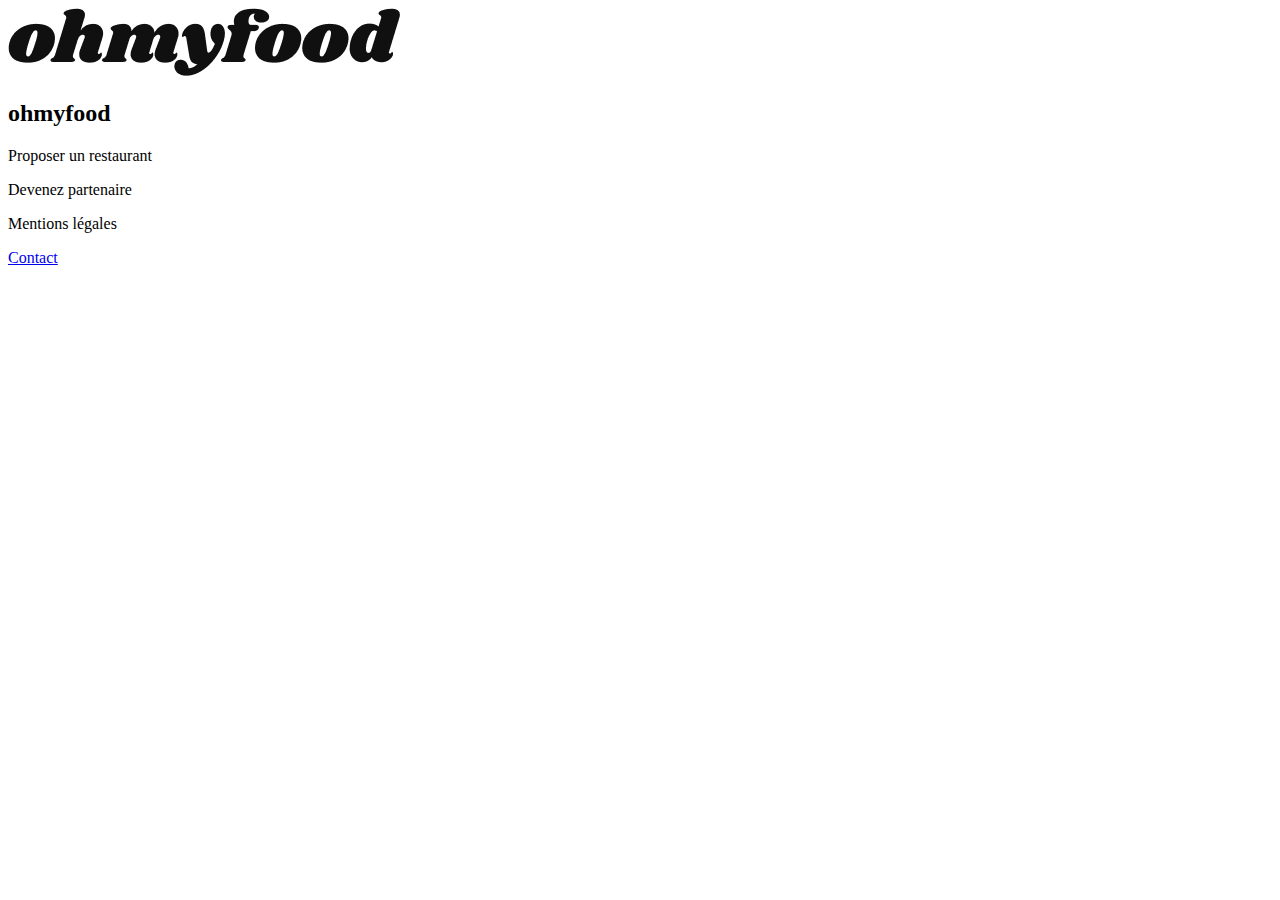
==== restaurants/menu_a_la_francaise.html @ 68c79fe1 "fin accueil débat menu" ====
<!DOCTYPE html>
<html>

<head>
   <meta charset="UTF-8" />
   <meta name="viewport" content="width=device-width, initial-scale=1.0" />
   <title>Menu à la Francaise</title>
   <link rel="preconnect" href="https://fonts.googleapis.com" />
   <link rel="preconnect" href="https://fonts.gstatic.com" crossorigin />
   <link href="https://fonts.googleapis.com/css2?family=Roboto:wght@300;400;500;700&family=shrikhand&display=swap"
      rel="stylesheet" />
   <link rel="stylesheet" href="https://cdnjs.cloudflare.com/ajax/libs/font-awesome/6.2.1/css/all.min.css"
      integrity="sha512-MV7K8+y+gLIBoVD59lQIYicR65iaqukzvf/nwasF0nqhPay5w/9lJmVM2hMDcnK1OnMGCdVK+iQrJ7lzPJQd1w=="
      crossorigin="anonymous" referrerpolicy="no-referrer" />
   <link rel="stylesheet" type="text/css" href="../assets/css/styles.css">
</head>

<body class="mobilefirst">
   <!-- container logo & CTA -->
   <header>
      <section class="logo">
         <img class="img__logo" src="../assets/images/logo/ohmyfood.png" alt="Logo de ohmyfood">
         </section>
         <!-- footer_retroliens -->
   <footer>
    <h2>ohmyfood</h2>
    <div class="footer__text">
       <div class="icon__text">
          <i class="fa-solid fa-utensils fa-sm"></i>
          <p>Proposer un restaurant</p>
       </div>
       <div class="icon__text icon__text__gap">
          <i class="fa-solid fa-handshake-angle fa-xs"></i>
          <p>Devenez partenaire</p>
       </div>
       <p>Mentions légales</p>
       <p><a href="mailto:ohmyfood@gmail.com">Contact</a></p>
    </div>
 </footer>


</body>


</main>

</html>
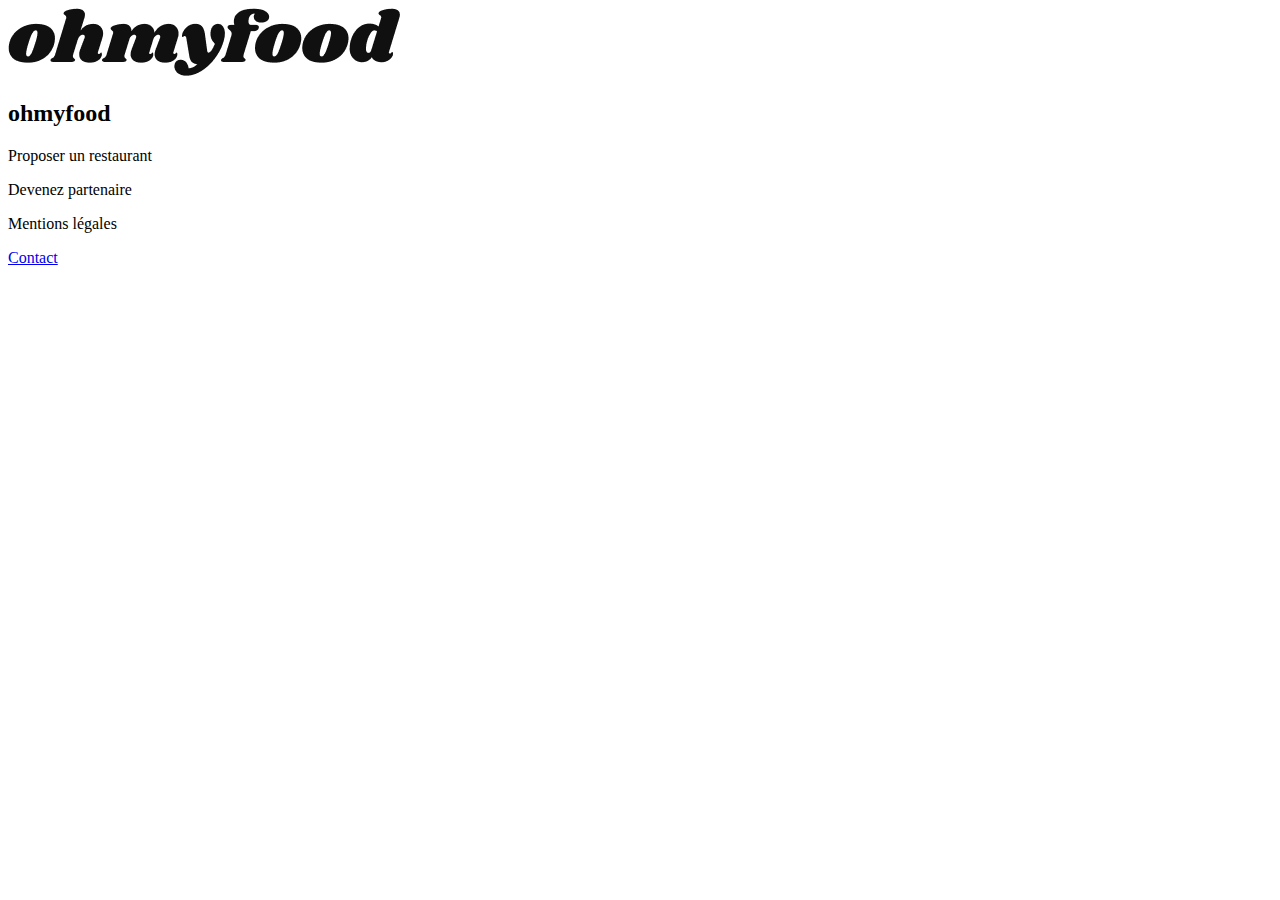
==== commit 21ff8d9d: "modif css page gout" ====
--- a/restaurants/menu_a_la_francaise.html
+++ b/restaurants/menu_a_la_francaise.html
@@ -19,6 +19,10 @@
    <!-- container logo & CTA -->
    <header>
       <section class="logo">
+         <nav class="navreturn">
+            <a href="../index.html" class="buttonreturn"> <i class="fa-solid fa-arrow-left"></i> </a>
+
+         </nav>
          <img class="img__logo" src="../assets/images/logo/ohmyfood.png" alt="Logo de ohmyfood">
          </section>
          <!-- footer_retroliens -->
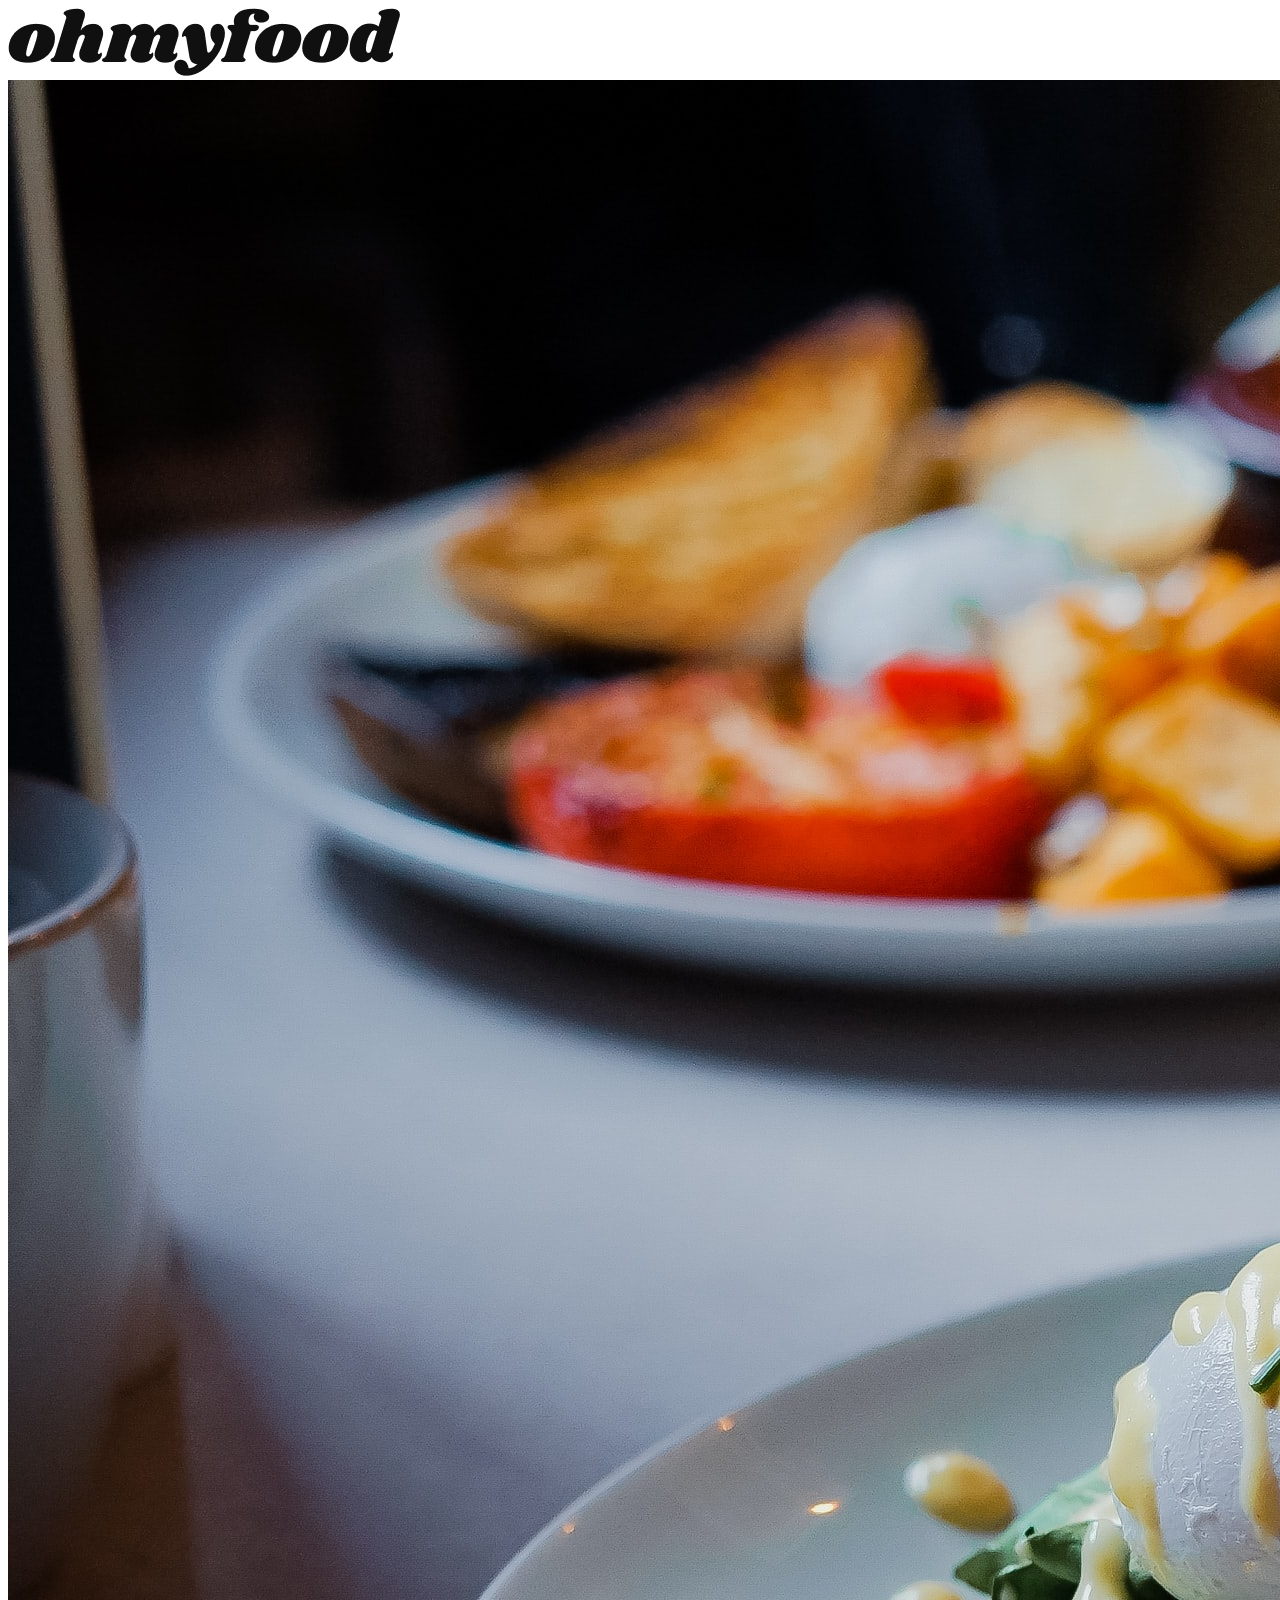
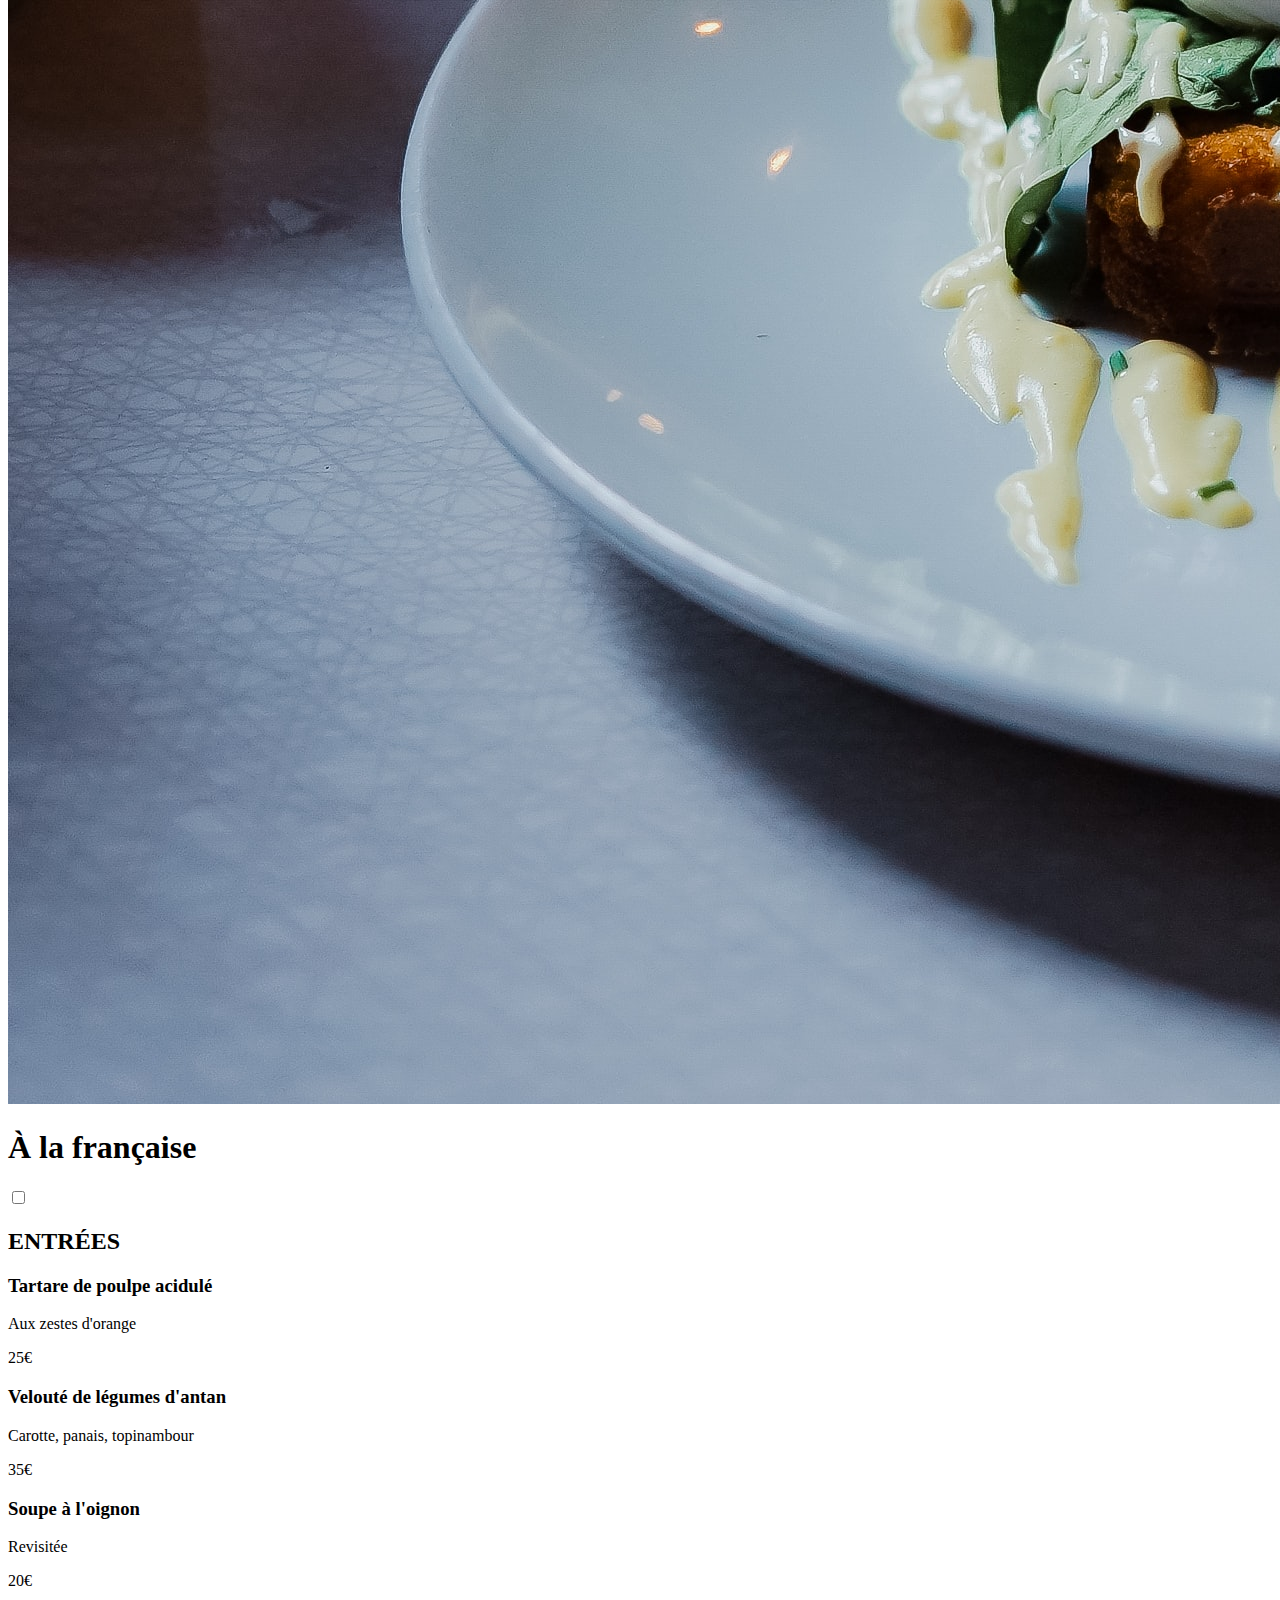
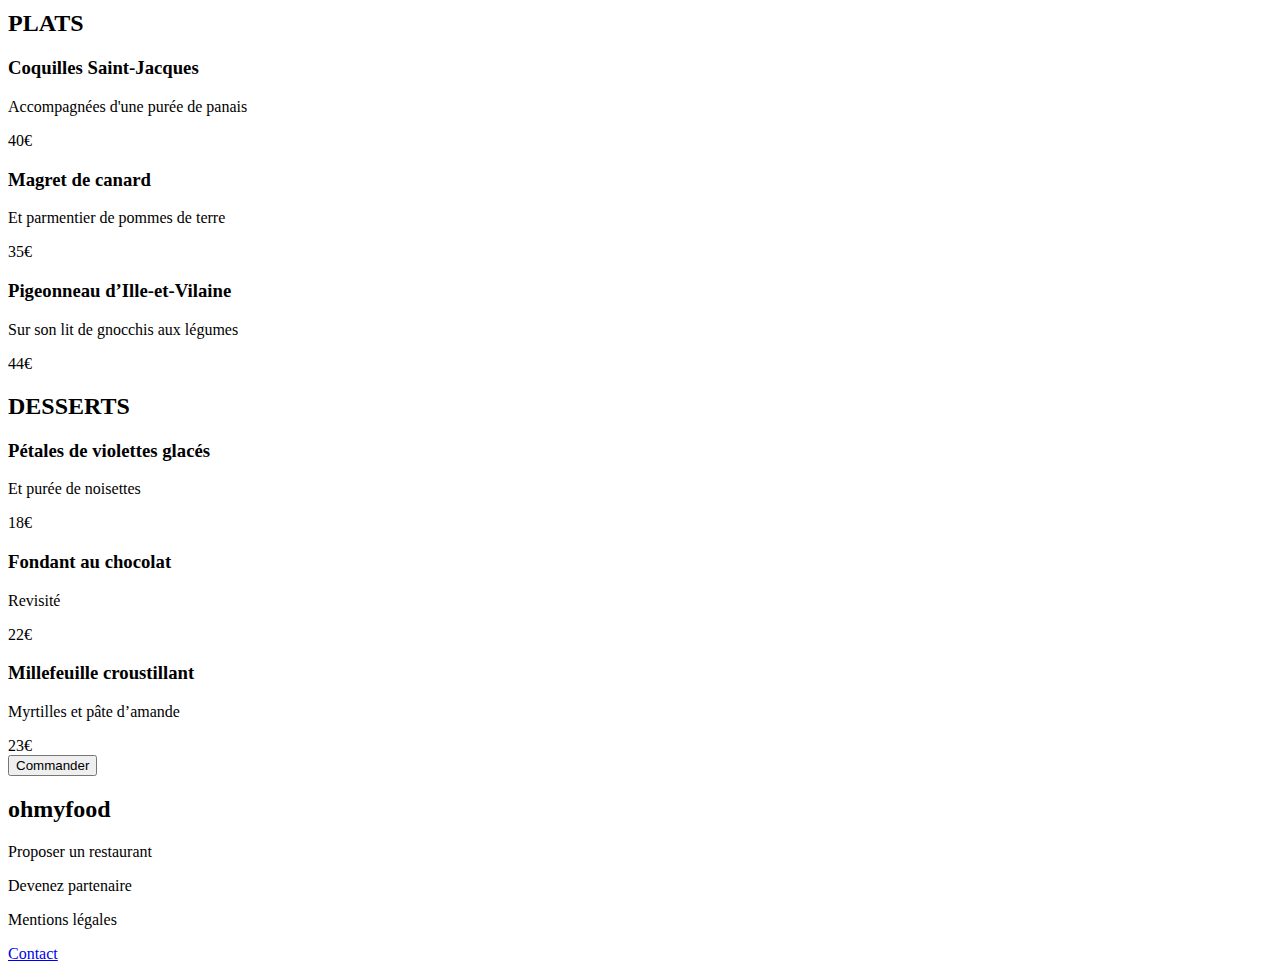
==== commit ee7081e7: "finalisations" ====
--- a/restaurants/menu_a_la_francaise.html
+++ b/restaurants/menu_a_la_francaise.html
@@ -25,6 +25,126 @@
          </nav>
          <img class="img__logo" src="../assets/images/logo/ohmyfood.png" alt="Logo de ohmyfood">
          </section>
+      </header>
+      <main>    
+               <img class="background--menu" src="../assets/images/restaurants/toa-heftiba-DQKerTsQwi0-unsplash.jpg"
+               alt="Menu la Palette du gout">
+            <section class="menu">
+               <div class="menu__title">
+                  <h1>À la française</h1>                  
+                  <span class="main-container-heart">
+                     <input type="checkbox" id="heart-checkbox" />
+                     <label for="heart-checkbox">
+                       <i class="fa-2x fa-solid fa-heart full-heart"></i>
+                       <i class="fa-2x fa-regular fa-heart empty-heart"></i>
+                     </label>
+                  </span>
+               </div>
+               <div class="menu-full">
+                  <div class="entree test">
+                     <div class="menu__title">
+                        <h2>ENTRÉES</h2>
+                        <span class="title-line"></span> 
+                     </div>
+                     <div class="section__menu__cards">
+                        <article class="dish">
+                           <div class="yolo">
+                              <h3>Tartare de poulpe acidulé</h3>
+                              <p>Aux zestes d'orange</p>
+                           </div>
+                           <span class="price">25€</span>
+                           <span class="checkmark"><i class="fa-solid fa-circle-check fa-sm"></i></span>
+                        </article>
+                        <article class="dish">
+                           <div class="yolo">
+                              <h3>Velouté de légumes d'antan</h3>
+                              <p>Carotte, panais, topinambour</p>
+                           </div>
+                           <span class="price">35€</span>
+                           <span class="checkmark"><i class="fa-solid fa-circle-check fa-sm"></i></span>
+                        </article>
+                        <article class="dish">
+                           <div class="yolo">
+                              <h3>Soupe à l'oignon</h3>
+                              <p>Revisitée</p>
+                           </div>
+                           <span class="price">20€</span>
+                           <span class="checkmark"><i class="fa-solid fa-circle-check fa-sm"></i></span>
+                        </article>                        
+                     </div>
+                  </div>
+               </div>
+               <div class="menu-full">
+                  <div class="plats test">
+                     <div class="menu__title">
+                        <h2>PLATS</h2>
+                        <span class="title-line"></span>
+                     </div>
+                     <div class="section__menu__cards">
+                        <article class="dish">
+                           <div class="yolo">
+                              <h3>Coquilles Saint-Jacques</h3>
+                              <p>Accompagnées d'une purée de panais</p>
+                           </div>
+                           <span class="price">40€</span>
+                           <span class="checkmark"><i class="fa-solid fa-circle-check fa-sm"></i></span>
+                        </article>
+                        <article class="dish">
+                           <div class="yolo">
+                              <h3>Magret de canard</h3>
+                              <p>Et parmentier de pommes de terre</p>
+                           </div>
+                           <span class="price">35€</span>
+                           <span class="checkmark"><i class="fa-solid fa-circle-check fa-sm"></i></span>
+                        </article>
+                        <article class="dish">
+                           <div class="yolo">
+                              <h3>Pigeonneau d’Ille-et-Vilaine</h3>
+                              <p>Sur son lit de gnocchis aux légumes</p>
+                           </div>
+                           <span class="price">44€</span>
+                           <span class="checkmark"><i class="fa-solid fa-circle-check fa-sm"></i></span>
+                        </article>
+                     </div>
+                  </div>
+               </div>
+               <div class="menu-full">
+                  <div class="desserts test">
+                     <div class="menu__title">
+                        <h2>DESSERTS</h2>
+                        <span class="title-line"></span>
+                     </div>
+                     <div class="section__menu__cards">
+                        <article class="dish">
+                           <div class="yolo">
+                              <h3>Pétales de violettes glacés</h3>
+                              <p>Et purée de noisettes</p>
+                           </div>
+                           <span class="price">18€</span>
+                           <span class="checkmark"><i class="fa-solid fa-circle-check fa-sm"></i></span>
+                        </article>
+                        <article class="dish">
+                           <div class="yolo">
+                              <h3>Fondant au chocolat</h3>
+                              <p>Revisité</p>
+                           </div>
+                           <span class="price">22€</span>
+                           <span class="checkmark"><i class="fa-solid fa-circle-check fa-sm"></i></span>
+                        </article>
+                        <article class="dish">
+                           <div class="yolo">
+                              <h3>Millefeuille croustillant</h3>
+                              <p>Myrtilles et pâte d’amande</p>
+                           </div>
+                           <span class="price">23€</span>
+                           <span class="checkmark"><i class="fa-solid fa-circle-check fa-sm"></i></span>
+                        </article>
+                        <section class="container__btn">
+                           <button class="btn__pageversion">Commander</button>
+                        </section>                  
+       </main>
+         
+         
          <!-- footer_retroliens -->
    <footer>
     <h2>ohmyfood</h2>
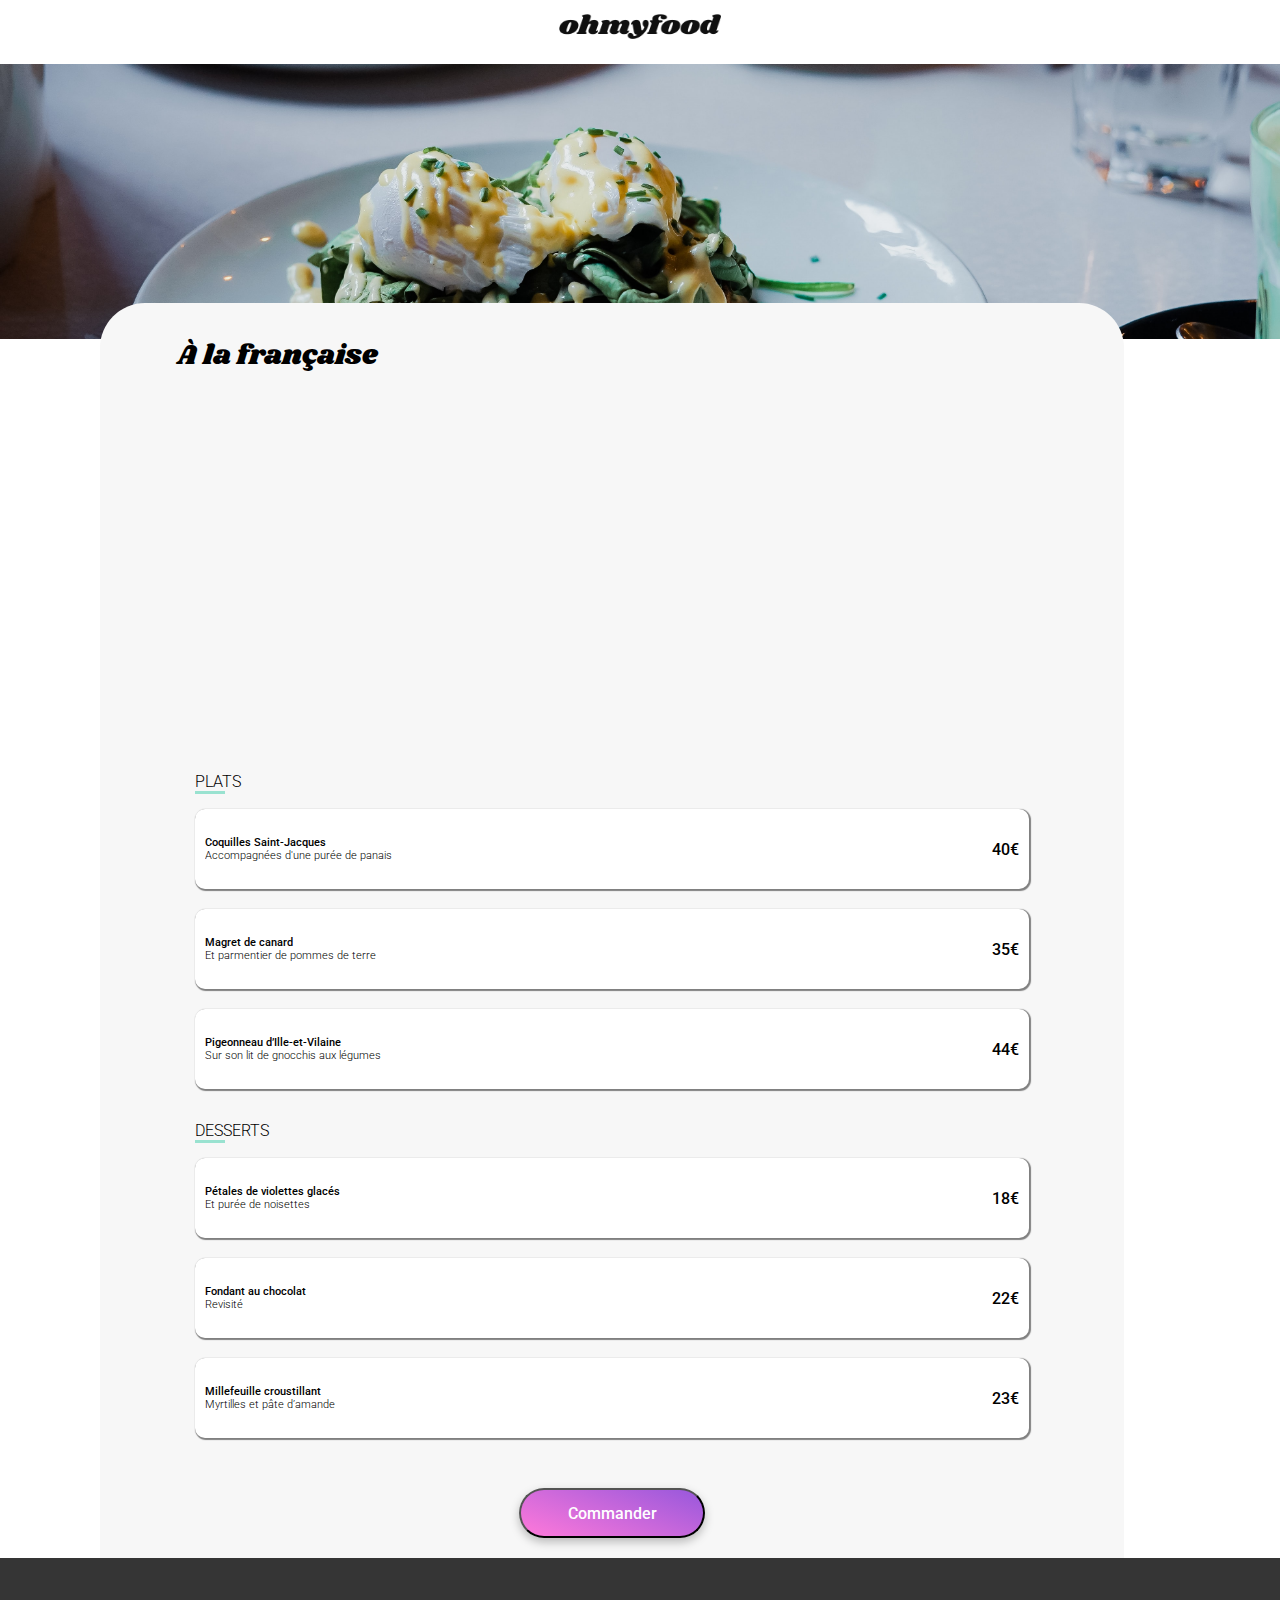
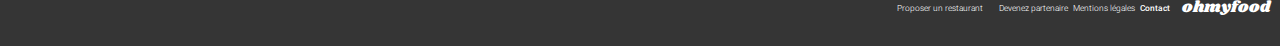
==== commit f412ae17: "midif chemin 2" ====
--- a/restaurants/menu_a_la_francaise.html
+++ b/restaurants/menu_a_la_francaise.html
@@ -12,7 +12,7 @@
    <link rel="stylesheet" href="https://cdnjs.cloudflare.com/ajax/libs/font-awesome/6.2.1/css/all.min.css"
       integrity="sha512-MV7K8+y+gLIBoVD59lQIYicR65iaqukzvf/nwasF0nqhPay5w/9lJmVM2hMDcnK1OnMGCdVK+iQrJ7lzPJQd1w=="
       crossorigin="anonymous" referrerpolicy="no-referrer" />
-   <link rel="stylesheet" type="text/css" href="../assets/css/styles.css">
+   <link rel="stylesheet" type="text/css" href="../assets/CSS/styles.css">
 </head>
 
 <body class="mobilefirst">
@@ -142,8 +142,7 @@
                         <section class="container__btn">
                            <button class="btn__pageversion">Commander</button>
                         </section>                  
-       </main>
-         
+       </main>      
          
          <!-- footer_retroliens -->
    <footer>
--- a/assets/CSS/styles.css
+++ b/assets/CSS/styles.css
@@ -0,0 +1,1065 @@
+@import url('https://fonts.googleapis.com/css2?family=Roboto:wght@400;500;700&display=swap');
+@import url('https://fonts.googleapis.com/css2?family=Shrikhand&display=swap');
+
+
+* {
+   font-family: 'Roboto';
+   font-weight: 500;
+   margin: 0;
+   padding: 0;
+   box-sizing: border-box;
+
+}
+
+
+
+:root {
+   --violet-color: #9356DC;
+   --main-color-rose: #FF79DA;
+   --main-color: #99E2D0;
+   --gray-color: #F6F6F6;
+   --font-roboto: var(--font-roboto)roboto;
+   --grey-color: #353535;
+
+}
+
+h1 {
+   font-weight: 700;
+   font-size: 24px;
+}
+
+h2 {
+   font-size: 24px;
+   font-weight: 700;
+}
+
+h3 {
+   font-size: 0.7em;
+}
+
+a {
+   text-decoration: none;
+   color: black;
+}
+
+p {
+   font-weight: 200;
+   font-size: 0.7em;
+}
+
+/****** §§§§§§§§§§§§§§§§§§§§§§§§§§§§§§§§§§§§§§§§§§§§§§§§§§§|||| THE RECURENT ||||§§§§§§§§§§§§§§§§§§§§§§§§§§§§§§§§§§§§§§§§§§§§§§§§§§§§§§§§§§§§§ ***********/
+/****** form***********/
+
+
+.loader {
+   width: 100%;
+   height: 100%;
+   visibility: hidden;
+   position: fixed;
+   top: 0;
+   left: 0;
+   display: flex;
+   justify-content: center;
+   align-items: center;
+   font-size: 5rem;
+   text-transform: uppercase;
+   background-color: rgb(34, 33, 33);
+   opacity: 0.5;
+   animation: loader-animation 2s;
+}
+
+@keyframes loader-animation {
+   from {
+      visibility: visible;
+   }
+
+   to {
+      visibility: hidden;
+   }
+}
+
+/* spinner attente */
+.lds-spinner {
+   color:#9356DC;
+   display: inline-block;
+   width: 100%;
+   height: 100%;
+   visibility: hidden;
+   position: fixed;
+   top: 50%;
+   left: 50%;
+   transform: translate(-50%, -50%);
+   justify-content: center;
+   width: 80px;
+   height: 80px;
+
+}
+
+.lds-spinner div {
+   transform-origin: 50px 80px;
+   animation: lds-spinner 1.2s linear infinite;
+   animation: loader-animation 2s;
+}
+
+.lds-spinner div:after {
+   content: "";
+   display: block;
+   position: absolute;
+   top: 3px;
+   left: 37px;
+   width: 6px;
+   height: 18px;
+   border-radius: 20%;
+   background: #9356DC;
+}
+
+.lds-spinner div:nth-child(1) {
+   transform: rotate(0deg);
+   animation-delay: -1.1s;
+}
+
+.lds-spinner div:nth-child(2) {
+   transform: rotate(30deg);
+   animation-delay: -1s;
+}
+
+.lds-spinner div:nth-child(3) {
+   transform: rotate(60deg);
+   animation-delay: -0.9s;
+}
+
+.lds-spinner div:nth-child(4) {
+   transform: rotate(90deg);
+   animation-delay: -0.8s;
+}
+
+.lds-spinner div:nth-child(5) {
+   transform: rotate(120deg);
+   animation-delay: -0.7s;
+}
+
+.lds-spinner div:nth-child(6) {
+   transform: rotate(150deg);
+   animation-delay: -0.6s;
+}
+
+.lds-spinner div:nth-child(7) {
+   transform: rotate(180deg);
+   animation-delay: -0.5s;
+}
+
+.lds-spinner div:nth-child(8) {
+   transform: rotate(210deg);
+   animation-delay: -0.4s;
+}
+
+.lds-spinner div:nth-child(9) {
+   transform: rotate(240deg);
+   animation-delay: -0.3s;
+}
+
+.lds-spinner div:nth-child(10) {
+   transform: rotate(270deg);
+   animation-delay: -0.2s;
+}
+
+.lds-spinner div:nth-child(11) {
+   transform: rotate(300deg);
+   animation-delay: -0.1s;
+}
+
+.lds-spinner div:nth-child(12) {
+   transform: rotate(330deg);
+   animation-delay: 0s;
+}
+
+@keyframes lds-spinner {
+   0% {
+      opacity: 1;
+   }
+
+   100% {
+      opacity: 0;
+   }
+}
+
+
+
+
+/* bouton d'acceuil */
+.reservbutton-violet {
+
+   box-shadow: 0px 4px 10px rgba(0, 0, 0, 0.25);
+   display: inline-block;
+   padding: 10px 20px;
+   background: linear-gradient(200.64deg, #9356DC -4.4%, #FF79DA);
+   border-radius: 25px;
+   color: #FFF;
+   text-align: center;
+   text-decoration: none;
+   width: 322px;
+   height: 72px;
+   font-size: 16px;
+   font-weight: 500;
+   gap: 20px;
+
+}
+
+.reservbutton-violet:hover {
+   opacity: 0.8;
+   box-shadow: 0px 4px 10px rgba(0, 0, 0, 0.5);
+}
+
+.reservbutton-violet::after {
+   background: linear-gradient (0deg, rgba(255, 255, 255, 0.15), rgba(255, 255, 255, 0.16, )), linear-gradient(200.64deg, #9356DC -5.3%, #FF79DA 110.74%);
+   opacity: 0;
+}
+
+/* coeur page d'acceuil */
+.acceuil-heart {
+   display: flex;
+   justify-content: center;
+   position: absolute;
+   top: 20px;
+   right: 35px;
+   height: 16px;
+   align-items: center;
+
+}
+
+#acceuil-heart-checkbox1,
+#acceuil-heart-checkbox2,
+#acceuil-heart-checkbox3,
+#acceuil-heart-checkbox4 {
+   display: none;
+}
+
+.acceuil-heart .acceuil-full-heart {
+   visibility: hidden;
+   display: none;
+   opacity: 0.5;
+   background: linear-gradient(200.64deg, #9356dc -5.2%, #ff79da 110.74%);
+   background-clip: text;
+   -webkit-background-clip: text;
+   -webkit-text-fill-color: transparent;
+   -moz-background-clip: text;
+   -moz-text-fill-color: transparent;
+   transition: opacity 0.5s;
+   padding: 0;
+}
+
+#acceuil-heart-checkbox1:checked+label>i.acceuil-full-heart,
+#acceuil-heart-checkbox2:checked+label>i.acceuil-full-heart,
+#acceuil-heart-checkbox3:checked+label>i.acceuil-full-heart,
+#acceuil-heart-checkbox4:checked+label>i.acceuil-full-heart {
+   visibility: visible;
+   display: block;
+   animation: acceuilfull 0.5s;
+   opacity: 1;
+}
+
+#acceuil-heart-checkbox1:checked+label>i.acceuil-empty-heart,
+#acceuil-heart-checkbox2:checked+label>i.acceuil-empty-heart,
+#acceuil-heart-checkbox3:checked+label>i.acceuil-empty-heart,
+#acceuil-heart-checkbox4:checked+label>i.acceuil-empty-heart {
+   visibility: hidden;
+   display: none;
+}
+
+
+
+@keyframes acceuilfull {
+   from {
+      opacity: 0.5;
+   }
+
+   to {
+      opacity: 1;
+   }
+}
+
+
+
+#acceuil-heart-checkbox1:checked+label>i.acceuil-full-heart~i.acceuil-empty-heart,
+#acceuil-heart-checkbox2:checked+label>i.acceuil-full-heart~i.acceuil-empty-heart,
+#acceuil-heart-checkbox3:checked+label>i.acceuil-full-heart~i.acceuil-empty-heart,
+#acceuil-heart-checkbox4:checked+label>i.acceuil-full-heart~i.acceuil-empty-heart {
+   display: none;
+}
+
+
+/* bouton news*/
+.button-news {
+   background: #99E2D0;
+   position: absolute;
+   width: 82px;
+   height: 29px;
+   display: flex;
+   align-items: center;
+   justify-content: center;
+   color: #008766;
+   font-size: 14px;
+   font-weight: 500;
+   border-radius: 2%;
+   top: 10px;
+   right: 12%;
+
+}
+
+#acceuil-heart-checkbox1:checked+label>i.acceuil-empty-heart,
+#acceuil-heart-checkbox2:checked+label>i.acceuil-empty-heart,
+#acceuil-heart-checkbox3:checked+label>i.acceuil-empty-heart,
+#acceuil-heart-checkbox4:checked+label>i.acceuil-empty-heart {
+   display: none;
+}
+
+/****** MENU_PAGES RECURENT ***********/
+.navreturn {
+   display: flex;
+   justify-content: center;
+   align-items: center;
+}
+
+.navreturn a {
+   position: absolute;
+   left: 20px;
+   top: 20px;
+}
+
+
+/****** §§§§§§§§§§§§§§§§§§§§§§§§§§§§§§§§§§§§§§§§§§§§§§§§§§§|||| DEBUT DE PAGE D ACCUEIL ||||§§§§§§§§§§§§§§§§§§§§§§§§§§§§§§§§§§§§§§§§§§§§§§§§§§§§§§§§§§§§§ ***********/
+/****** container du header ***********/
+.logo {
+   display: flex;
+   flex-direction: column;
+   align-items: center;
+   justify-content: center;
+
+
+}
+
+.img__logo {
+   width: 162px;
+   height: 44px;
+   margin-bottom: 20px;
+   padding-top: 14px;
+   padding-bottom: 5px;
+
+}
+
+.buttonsearch {
+   display: flex;
+   justify-content: center;
+   width: 100%;
+   height: 50px;
+   background-color: #EAEAEA;
+   padding: 0px;
+   align-items: center;
+
+}
+
+.formsearch {
+   display: flex;
+   gap: 10px;
+}
+
+.button__icon {
+   border: 0;
+   background-color: #EAEAEA;
+}
+
+.button__text {
+   width: 100px;
+   border: 0;
+   background-color: #EAEAEA;
+   font-weight: bold;
+}
+
+/****** container reservation ***********/
+.reservation {
+   display: flex;
+   flex-direction: column;
+   justify-content: center;
+   align-items: center;
+   background-color: var(--gray-color);
+   gap: 30px;
+   padding-bottom: 40px;
+
+
+
+}
+
+.reservation .title {
+   justify-content: center;
+   align-items: center;
+   font-weight: 700;
+   font-size: 20px;
+   text-align: center;
+   padding-top: 30px;
+
+
+
+}
+
+.reservation__title--p {
+   justify-content: center;
+   font-weight: 400;
+   font-size: 16px;
+   text-align: center;
+   padding-top: 20px;
+
+
+}
+
+
+
+/****** container fonctionnement ***********/
+.fonctionnement {
+   padding-left: 20px;
+   padding-bottom: 68px;
+}
+
+.fonctionnement h2 {
+   padding-top: 48px;
+}
+
+.fonctionnement__cards {
+   margin: 26px 20px 0 12px;
+   display: flex;
+   flex-direction: column;
+   gap: 25px;
+
+}
+
+.fonctionnement__cards__card {
+   display: flex;
+   align-items: center;
+   justify-content: center;
+   box-shadow: 0px 4px 15px rgba(0, 0, 0, 0.15);
+   background: #F7F7F7;
+   border-radius: 20px;
+   gap: 23px;
+   position: relative;
+   padding-left: 15px;
+}
+
+
+.fonctionnement__cards__card span {
+   background: #9356DC;
+   border-radius: 100%;
+   width: 24px;
+   height: 24px;
+   display: flex;
+   justify-content: center;
+   align-items: center;
+   color: #F6F6F6;
+   font-size: 14.18px;
+   position: absolute;
+   top: 30%;
+   left: -22px;
+}
+
+.fonctionnement__cards__card i {
+   color: #7E7E7E;
+}
+
+
+.fonctionnement__cards__card h3 {
+   display: flex;
+   padding: 28.59px 20px 28.12px 0px;
+   width: 100%;
+   height: 15.67px;
+   align-items: center;
+
+}
+
+.fonctionnement__cards__card:hover {
+   background-color: #F5EDFF;
+}
+
+.fonctionnement__cards__card:hover>i {
+   color: #9356DC;
+}
+
+
+/****** container restaurants ***********/
+.restaurants {
+   display: flex;
+   flex-direction: column;
+   background-color: var(--gray-color);
+   padding: 54px 20px 64px 20px;
+   gap: 20px;
+   width:100%;
+
+}
+
+.restaurants__title--h2 {
+
+   background-color: var(--gray-color);
+   padding-left: 20px;
+   padding-bottom: 68px;
+
+}
+
+.restaurants__card {
+   display: flex;
+   flex-direction: column;
+   margin-top: 30px;
+   gap: 0px;
+   position: relative;
+  
+
+
+}
+
+.restaurants__card a {
+   height: 150px;
+}
+
+.restaurants__cards .card {
+   width: 90%;
+
+}
+
+.restaurants__card img {
+   width: 100%;
+   height: 150px;
+   object-fit: cover;
+   border-top-left-radius: 20px;
+   border-top-right-radius: 20px;
+
+}
+
+
+.restaurants__card .title {
+   margin-top: 0px;
+   margin-left: 0px;
+   margin-bottom: 40px;
+   background-color: white;
+   border-top-left-radius: 0px;
+   border-top-right-radius: 0px;
+   border-bottom-left-radius: 20px;
+   border-bottom-right-radius: 20px;
+   padding: 15px;
+   filter: drop-shadow(0px 0px 010px rgba(0, 0, 0, 0.1));
+   box-sizing: border-box;
+
+}
+
+/****** container footer ***********/
+footer {
+   display: flex;
+   flex-direction: column;
+   padding: 22px 0 33px 25px;
+   background: var(--grey-color);
+   color: #FFF;
+
+
+}
+
+footer h2 {
+   font-family: shrikhand;
+   font-weight: 400;
+   font-size: 18px;
+   margin-bottom: 16px;
+}
+
+footer .footer__text {
+   display: flex;
+   flex-direction: column;
+   gap: 7px;
+}
+
+footer .fa-solid {
+   position: absolute;
+}
+
+.icon__text {
+   display: flex;
+   align-items: center;
+   gap: 11px;
+}
+
+.icon__text p {
+   padding-left: 24px;
+}
+
+.footer__text a {
+   color: white;
+   font-weight: 300;
+}
+
+/****** §§§§§§§§§§§§§§§§§§§§§§§§§§§§§§§§§§§§§§§§§§§§§§§§§§§|||| PAGE OF RESTAURANTS MENU ||||§§§§§§§§§§§§§§§§§§§§§§§§§§§§§§§§§§§§§§§§§§§§§§§§§§§§§§§§§§§§§ ***********/
+/****** IMAGES MENU BACKGROUND ***********/
+.background--menu {
+   width: 100%;
+   height: 275px;
+   object-fit: cover;
+
+}
+
+/****** MENUS ENTREESS PLATS DESERTS ***********/
+.menu {
+   width: 100%;
+   background: #f7f7f7;
+   border-radius: 45px 45px 0px 0px;
+   display: flex;
+   flex-direction: column;
+   margin-top: -40px;
+   position: relative;
+
+
+}
+
+/****** Gestion des slides de menus***********/
+.entree.test {
+   opacity: 0;
+   animation: menu-display 1s 0.5s forwards ease-out;
+}
+
+.plats.test {
+   animation: menu-display 1s 1s forwards ease-out;
+}
+
+.desserts.test {
+   animation: menu-display 1s 1.5s forwards ease-out;
+}
+
+/* .seccards {
+      display: flex;
+   align-items: center;
+   justify-content: center;
+   box-shadow: 0px 4px 15px rgba(0, 0, 0, 0.15);
+   background: #F7F7F7;
+   border-radius: 20px;
+   gap: 23px;
+   position: relative;
+   }
+   */
+.menu__title {
+   display: flex;
+   padding-top: 32px;
+   flex-direction: column;
+   padding-left: 10px;
+   margin-bottom: 15px;
+}
+
+.menu h1 {
+   font-family: shrikhand;
+   font-size: 28px;
+   font-weight: 400;
+   padding-left: 17px;
+}
+
+.menu__title h2 {
+   font-size: 16px;
+   font-weight: 300;
+   width: 40%;
+}
+
+.menu__title .title-line {
+   width: 30px;
+   height: 3px;
+   background-color: #99E2D0;
+
+}
+
+.section__menu__cards {
+   display: flex;
+   justify-content: center;
+   flex-direction: column;
+   padding-left: 10px;
+   padding-right: 10px;
+   width: 100%;
+   gap: 20px;
+
+
+
+
+
+}
+
+/****** gestion des checkmark animées ***********/
+
+.menu__entree {
+   display: flex;
+   flex-direction: column;
+   gap: 20px;
+   margin-top: 5rem;
+   animation: menu-display 1s;
+   width: 90%;
+   padding-left: 15px;
+   padding-right: 15px;
+
+
+}
+
+.dish {
+   width: 100%;
+   height: 80px;
+   box-shadow: 1px 1px 1px 1px gray;
+   background: #ffff;
+   border-radius: 10px;
+   display: flex;
+   justify-content: space-between;
+   align-items: center;
+   overflow: hidden;
+   position: relative;
+   padding: 10px;
+}
+
+.price {
+   transition: all 0.5s;
+}
+
+.dish:hover .price {
+   transform: translateX(-80px);
+}
+
+.yolo {
+   width: 90%;
+   transition: all 0.6s;
+}
+
+.yolo h3 {
+   text-overflow: ellipsis;
+   white-space: nowrap;
+   overflow: hidden;
+}
+
+.yolo p {
+   text-overflow: ellipsis;
+   white-space: nowrap;
+   overflow: hidden;
+}
+
+.dish:hover .yolo {
+   width: 70%;
+}
+
+.dish:hover .checkmark {
+   width: 80px;
+   font-size: 16px;
+}
+
+.checkmark {
+   position: absolute;
+   right: 0px;
+   height: 100%;
+   background-color: #99E2D0;
+   width: 0px;
+   transition: all 0.5s;
+   display: flex;
+   justify-content: center;
+   align-items: center;
+   font-size: 0px;
+}
+
+.checkmark i {
+   color: #f7f7f7;
+}
+
+@keyframes menu-display {
+   0% {
+      opacity: 0;
+      transform: translateY(-20%);
+   }
+
+   100% {
+      opacity: 1;
+      transform: translateY(0%);
+   }
+}
+
+
+.container__btn {
+   display: flex;
+   justify-content: center;
+   align-items: center;
+   padding-bottom: 20px;
+}
+
+.btn__pageversion {
+
+   box-shadow: 0px 4px 10px rgba(0, 0, 0, 0.25);
+   display: inline-block;
+   padding: 10px 20px;
+   background: linear-gradient(200.64deg, #9356DC -4.4%, #FF79DA);
+   border-radius: 25px;
+   color: #FFF;
+   text-align: center;
+   text-decoration: none;
+   width: 186px;
+   height: 50px;
+   font-size: 16px;
+   font-weight: 500;
+   gap: 20px;
+}
+
+.btn__pageversion:hover {
+   opacity: 0.8;
+   box-shadow: 0px 4px 10px rgba(0, 0, 0, 0.5);
+}
+
+/****** Animation  heart ***********/
+.main-container-heart {
+   display: flex;
+   justify-content: center;
+   align-items: center;
+   position: relative;
+   left: 260px;
+   top: -35px;
+   width: 20%;
+
+
+}
+
+#heart-checkbox {
+   display: none;
+
+}
+
+.full-heart {
+   display: none;
+   opacity: 0.5;
+   background: linear-gradient(200.64deg, #9356dc -5.2%, #ff79da 110.74%);
+   background-clip: text;
+   -webkit-background-clip: text;
+   -webkit-text-fill-color: transparent;
+   -moz-background-clip: text;
+   -moz-text-fill-color: transparent;
+}
+
+#heart-checkbox:checked+label>i.full-heart {
+   display: inline-block;
+   animation: full 0.5s;
+   opacity: 1;
+}
+
+@keyframes full {
+   from {
+      opacity: 0.5;
+   }
+
+   to {
+      opacity: 1;
+   }
+}
+
+#heart-checkbox:checked+label>i.empty-heart {
+   display: none;
+}
+
+/********************** Media queries*************************************/
+/***page d'acceuil ************/
+
+@media screen and (min-width: 600px) and (max-width: 2400px) {
+  
+   .reservation__title--h2 h {
+      font-size: 18px;
+
+   }
+
+   .reservbutton-violet {
+      font-size: 16px;
+      width: 218px;
+      height: 50px;
+      font-size: 15px;
+      text-align: center;
+
+   }
+
+   .fonctionnement__cards {
+      display: flex;
+      flex-direction: row;
+      justify-content: center;
+      gap: 25px;
+      height: 49px;
+      width: auto;
+      padding-left: 30px;
+      padding-right: 30px;
+      text-align: center;
+      font-size: 14px;
+      white-space: nowrap;
+      
+
+
+   }
+
+   .foncctionnement__cards h3 {
+      font-size: 2em;
+      width: 100%;
+      
+
+
+   }
+
+   .fonctionnement {
+      width: auto;
+      justify-content: center;
+      padding-right: 20px;
+      
+   }
+   .fonctionnement__cards__card{
+      
+      width: 33%;
+   }
+   .fonctionnement__cards__card span {
+      background: #9356DC;
+      border-radius: 100%;
+      width: 24px;
+      height: 24px;
+      display: flex;
+      justify-content: center;
+      align-items: center;
+      color: #F6F6F6;
+      font-size: 14.18px;
+      position: absolute;
+      top: 30%;
+      left: -19px;
+   }
+
+
+
+   .fa-solid,
+   .fas {
+      font-weight: 900;
+      
+   }
+
+   .restaurants__title--h2 {
+      display: flex;
+      justify-content: left;
+      flex-direction: row;
+      padding-left: 20px;
+      padding-top: 38px;
+      padding-bottom: 0;
+      width: 100% ;
+      font-family: 'Roboto';
+      font-weight: 500;
+
+   }
+
+   .restaurants {
+      display: grid;
+      grid-template-columns: 1fr 1fr;
+      grid-template-rows: 251px 251px;
+      grid-gap: 20px;
+      padding-top: 30px;
+      padding-left: 80px;
+      padding-right: 80px;
+
+
+   }
+   .restaurants__card {
+      max-width: 350px;
+   }
+
+   .main-container-heart {
+      left: 260px;
+   }
+
+   /***media queries bureau menu ************/
+
+   .menu {
+      width: 80%;
+      justify-content:center;      
+      margin-left: 100px;
+      margin-right: 100px;
+
+
+
+   }
+
+   .menu__title {
+      width: 90%;
+      padding-left: 60px;
+   }
+
+   .dish {
+      width: 100%;
+
+   }
+
+   .menu-full {
+      justify-content: center;
+      padding-left: 35px;
+      padding-right: 35px;
+      
+
+   }
+
+   .entree.test {
+      justify-content: center;
+   }
+
+   .section__menu__cards {
+      left: 20px;
+      padding-left: 60px;
+      padding-right: 60px;
+
+   }
+   .container__btn {
+      padding-top: 30px;
+   }
+
+   footer h2 {
+      display: flex;
+      flex-direction: row;
+      justify-content: right;
+      padding-right: 10px;
+      font-family: shrikhand;
+      font-weight: 300;
+      font-size: 16px;
+      margin: 0;
+      position: relative;
+      bottom: -16px;
+
+
+   }
+
+   footer .footer__text {
+      display: flex;
+      flex-direction: row;     
+      gap: 5px;
+      justify-content: flex-end;
+      position: relative;
+      left: -110px;
+      width: 100%;
+      font-size: 12px;
+   }
+
+
+   footer .fa-solid {
+      position: relative;
+      right: -5px;
+      padding-left: 0px;
+
+
+   }
+
+
+   .icon__text p {
+      padding-left: 0px;
+      gap: 0px;
+   }
+
+   .footer {
+      display: flex;
+      flex-direction: row;
+      
+   }
+
+   p {
+      font-weight: 300;
+      font-size: 0.7em;
+   }
+
+   
+
+   .footer__text a {
+      color: white;
+      font-weight: 500;
+      font-size: 1em;
+   }
+}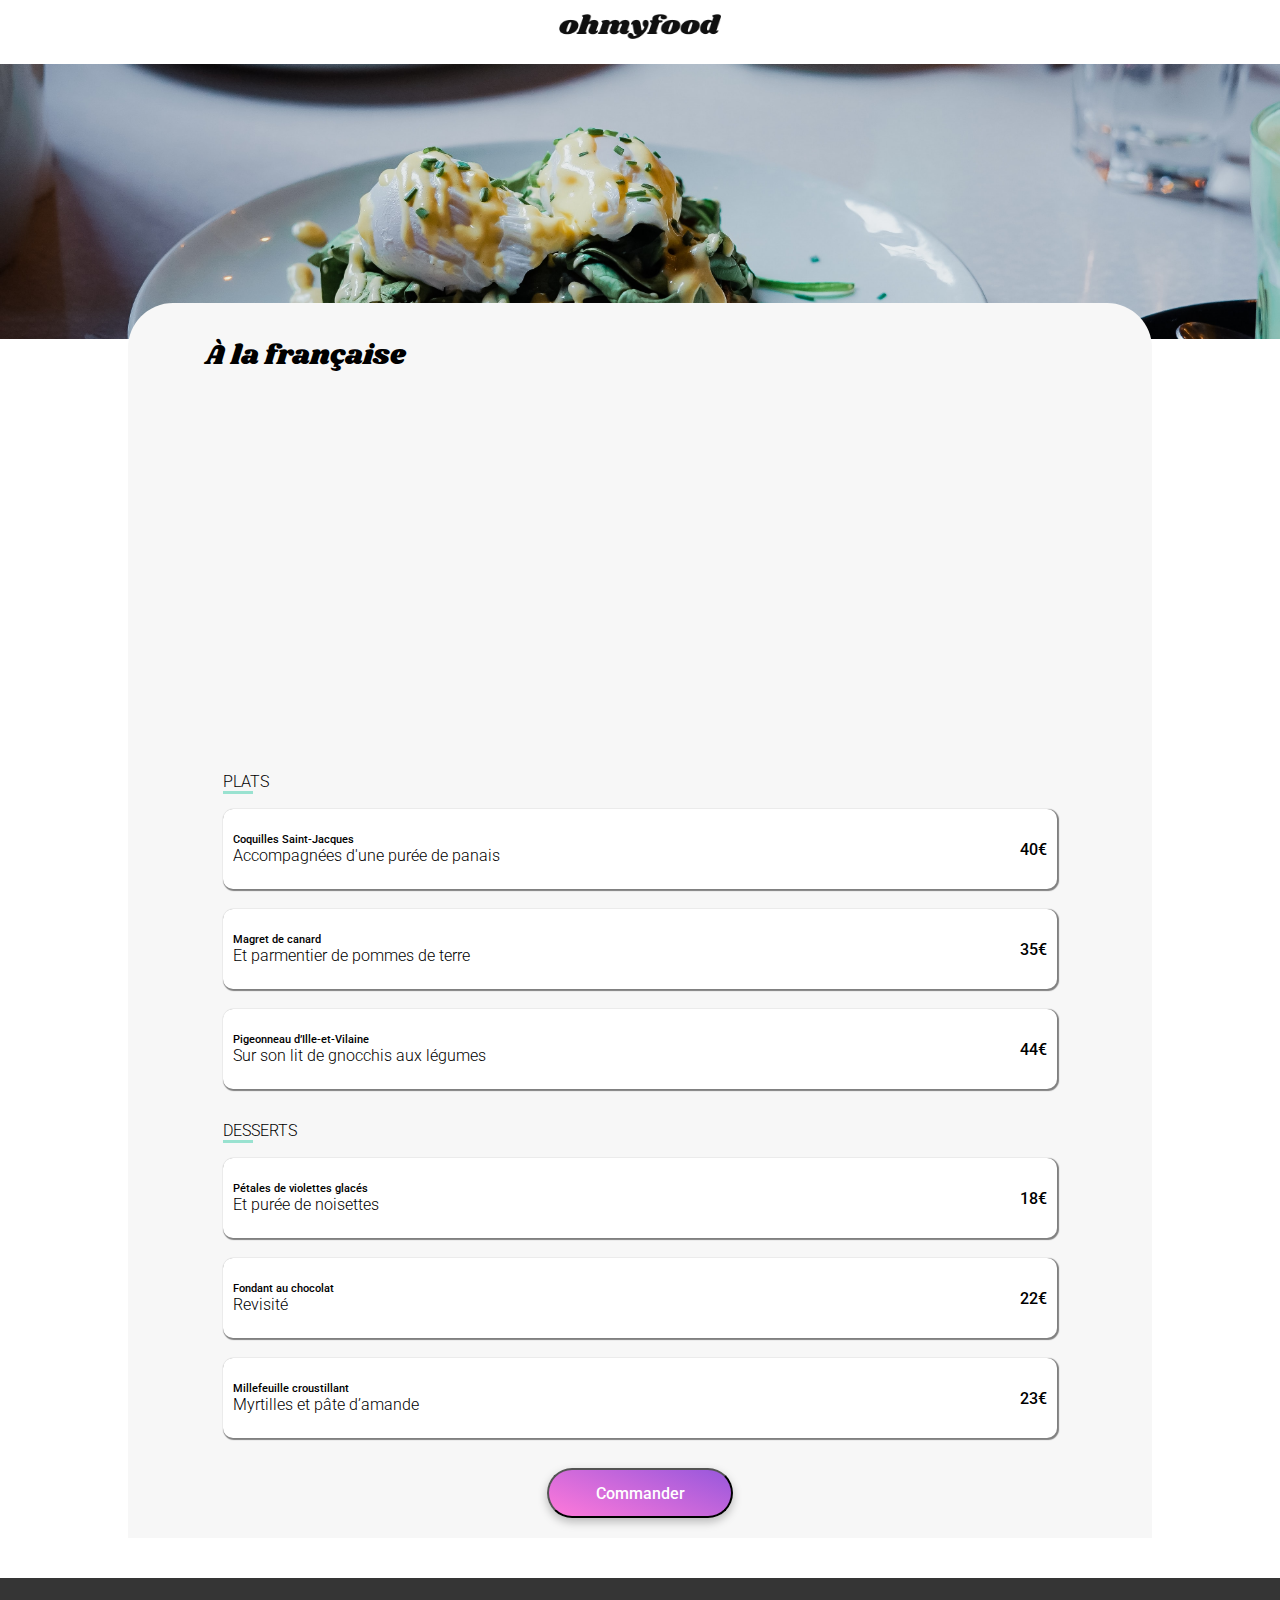
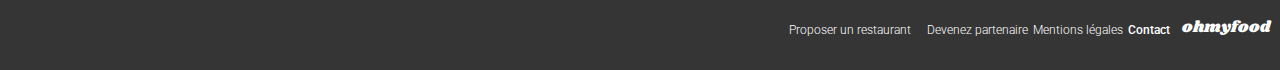
==== commit 9984b414: "modif de validation html" ====
--- a/restaurants/menu_a_la_francaise.html
+++ b/restaurants/menu_a_la_francaise.html
@@ -24,142 +24,146 @@
 
          </nav>
          <img class="img__logo" src="../assets/images/logo/ohmyfood.png" alt="Logo de ohmyfood">
+      </section>
+   </header>
+   <main>
+      <img class="background--menu" src="../assets/images/restaurants/toa-heftiba-DQKerTsQwi0-unsplash.jpg"
+         alt="Menu la Palette du gout">
+      <section class="menu">
+         <div class="menu__title">
+            <h1>À la française</h1>
+            <span class="main-container-heart">
+               <input type="checkbox" id="heart-checkbox" />
+               <label for="heart-checkbox">
+                  <i class="fa-2x fa-solid fa-heart full-heart"></i>
+                  <i class="fa-2x fa-regular fa-heart empty-heart"></i>
+               </label>
+            </span>
+         </div>
+         <div class="menu-full">
+            <div class="entree test">
+               <div class="menu__title">
+                  <h2>ENTRÉES</h2>
+                  <span class="title-line"></span>
+               </div>
+               <div class="section__menu__cards">
+                  <article class="dish">
+                     <div class="yolo">
+                        <h3>Tartare de poulpe acidulé</h3>
+                        <p>Aux zestes d'orange</p>
+                     </div>
+                     <span class="price">25€</span>
+                     <span class="checkmark"><i class="fa-solid fa-circle-check fa-sm"></i></span>
+                  </article>
+                  <article class="dish">
+                     <div class="yolo">
+                        <h3>Velouté de légumes d'antan</h3>
+                        <p>Carotte, panais, topinambour</p>
+                     </div>
+                     <span class="price">35€</span>
+                     <span class="checkmark"><i class="fa-solid fa-circle-check fa-sm"></i></span>
+                  </article>
+                  <article class="dish">
+                     <div class="yolo">
+                        <h3>Soupe à l'oignon</h3>
+                        <p>Revisitée</p>
+                     </div>
+                     <span class="price">20€</span>
+                     <span class="checkmark"><i class="fa-solid fa-circle-check fa-sm"></i></span>
+                  </article>
+               </div>
+            </div>
+         </div>
+         <div class="menu-full">
+            <div class="plats test">
+               <div class="menu__title">
+                  <h2>PLATS</h2>
+                  <span class="title-line"></span>
+               </div>
+               <div class="section__menu__cards">
+                  <article class="dish">
+                     <div class="yolo">
+                        <h3>Coquilles Saint-Jacques</h3>
+                        <p>Accompagnées d'une purée de panais</p>
+                     </div>
+                     <span class="price">40€</span>
+                     <span class="checkmark"><i class="fa-solid fa-circle-check fa-sm"></i></span>
+                  </article>
+                  <article class="dish">
+                     <div class="yolo">
+                        <h3>Magret de canard</h3>
+                        <p>Et parmentier de pommes de terre</p>
+                     </div>
+                     <span class="price">35€</span>
+                     <span class="checkmark"><i class="fa-solid fa-circle-check fa-sm"></i></span>
+                  </article>
+                  <article class="dish">
+                     <div class="yolo">
+                        <h3>Pigeonneau d’Ille-et-Vilaine</h3>
+                        <p>Sur son lit de gnocchis aux légumes</p>
+                     </div>
+                     <span class="price">44€</span>
+                     <span class="checkmark"><i class="fa-solid fa-circle-check fa-sm"></i></span>
+                  </article>
+               </div>
+            </div>
+         </div>
+         <div class="menu-full">
+            <div class="desserts test">
+               <div class="menu__title">
+                  <h2>DESSERTS</h2>
+                  <span class="title-line"></span>
+               </div>
+               <div class="section__menu__cards">
+                  <article class="dish">
+                     <div class="yolo">
+                        <h3>Pétales de violettes glacés</h3>
+                        <p>Et purée de noisettes</p>
+                     </div>
+                     <span class="price">18€</span>
+                     <span class="checkmark"><i class="fa-solid fa-circle-check fa-sm"></i></span>
+                  </article>
+                  <article class="dish">
+                     <div class="yolo">
+                        <h3>Fondant au chocolat</h3>
+                        <p>Revisité</p>
+                     </div>
+                     <span class="price">22€</span>
+                     <span class="checkmark"><i class="fa-solid fa-circle-check fa-sm"></i></span>
+                  </article>
+                  <article class="dish">
+                     <div class="yolo">
+                        <h3>Millefeuille croustillant</h3>
+                        <p>Myrtilles et pâte d’amande</p>
+                     </div>
+                     <span class="price">23€</span>
+                     <span class="checkmark"><i class="fa-solid fa-circle-check fa-sm"></i></span>
+                  </article>
+               </div>
+            </div>
+         </div>
+         <section class="container__btn">
+            <button class="btn__pageversion">Commander</button>
          </section>
-      </header>
-      <main>    
-               <img class="background--menu" src="../assets/images/restaurants/toa-heftiba-DQKerTsQwi0-unsplash.jpg"
-               alt="Menu la Palette du gout">
-            <section class="menu">
-               <div class="menu__title">
-                  <h1>À la française</h1>                  
-                  <span class="main-container-heart">
-                     <input type="checkbox" id="heart-checkbox" />
-                     <label for="heart-checkbox">
-                       <i class="fa-2x fa-solid fa-heart full-heart"></i>
-                       <i class="fa-2x fa-regular fa-heart empty-heart"></i>
-                     </label>
-                  </span>
-               </div>
-               <div class="menu-full">
-                  <div class="entree test">
-                     <div class="menu__title">
-                        <h2>ENTRÉES</h2>
-                        <span class="title-line"></span> 
-                     </div>
-                     <div class="section__menu__cards">
-                        <article class="dish">
-                           <div class="yolo">
-                              <h3>Tartare de poulpe acidulé</h3>
-                              <p>Aux zestes d'orange</p>
-                           </div>
-                           <span class="price">25€</span>
-                           <span class="checkmark"><i class="fa-solid fa-circle-check fa-sm"></i></span>
-                        </article>
-                        <article class="dish">
-                           <div class="yolo">
-                              <h3>Velouté de légumes d'antan</h3>
-                              <p>Carotte, panais, topinambour</p>
-                           </div>
-                           <span class="price">35€</span>
-                           <span class="checkmark"><i class="fa-solid fa-circle-check fa-sm"></i></span>
-                        </article>
-                        <article class="dish">
-                           <div class="yolo">
-                              <h3>Soupe à l'oignon</h3>
-                              <p>Revisitée</p>
-                           </div>
-                           <span class="price">20€</span>
-                           <span class="checkmark"><i class="fa-solid fa-circle-check fa-sm"></i></span>
-                        </article>                        
-                     </div>
-                  </div>
-               </div>
-               <div class="menu-full">
-                  <div class="plats test">
-                     <div class="menu__title">
-                        <h2>PLATS</h2>
-                        <span class="title-line"></span>
-                     </div>
-                     <div class="section__menu__cards">
-                        <article class="dish">
-                           <div class="yolo">
-                              <h3>Coquilles Saint-Jacques</h3>
-                              <p>Accompagnées d'une purée de panais</p>
-                           </div>
-                           <span class="price">40€</span>
-                           <span class="checkmark"><i class="fa-solid fa-circle-check fa-sm"></i></span>
-                        </article>
-                        <article class="dish">
-                           <div class="yolo">
-                              <h3>Magret de canard</h3>
-                              <p>Et parmentier de pommes de terre</p>
-                           </div>
-                           <span class="price">35€</span>
-                           <span class="checkmark"><i class="fa-solid fa-circle-check fa-sm"></i></span>
-                        </article>
-                        <article class="dish">
-                           <div class="yolo">
-                              <h3>Pigeonneau d’Ille-et-Vilaine</h3>
-                              <p>Sur son lit de gnocchis aux légumes</p>
-                           </div>
-                           <span class="price">44€</span>
-                           <span class="checkmark"><i class="fa-solid fa-circle-check fa-sm"></i></span>
-                        </article>
-                     </div>
-                  </div>
-               </div>
-               <div class="menu-full">
-                  <div class="desserts test">
-                     <div class="menu__title">
-                        <h2>DESSERTS</h2>
-                        <span class="title-line"></span>
-                     </div>
-                     <div class="section__menu__cards">
-                        <article class="dish">
-                           <div class="yolo">
-                              <h3>Pétales de violettes glacés</h3>
-                              <p>Et purée de noisettes</p>
-                           </div>
-                           <span class="price">18€</span>
-                           <span class="checkmark"><i class="fa-solid fa-circle-check fa-sm"></i></span>
-                        </article>
-                        <article class="dish">
-                           <div class="yolo">
-                              <h3>Fondant au chocolat</h3>
-                              <p>Revisité</p>
-                           </div>
-                           <span class="price">22€</span>
-                           <span class="checkmark"><i class="fa-solid fa-circle-check fa-sm"></i></span>
-                        </article>
-                        <article class="dish">
-                           <div class="yolo">
-                              <h3>Millefeuille croustillant</h3>
-                              <p>Myrtilles et pâte d’amande</p>
-                           </div>
-                           <span class="price">23€</span>
-                           <span class="checkmark"><i class="fa-solid fa-circle-check fa-sm"></i></span>
-                        </article>
-                        <section class="container__btn">
-                           <button class="btn__pageversion">Commander</button>
-                        </section>                  
-       </main>      
-         
-         <!-- footer_retroliens -->
+
+   </main>
+
+   <!-- footer_retroliens -->
    <footer>
-    <h2>ohmyfood</h2>
-    <div class="footer__text">
-       <div class="icon__text">
-          <i class="fa-solid fa-utensils fa-sm"></i>
-          <p>Proposer un restaurant</p>
-       </div>
-       <div class="icon__text icon__text__gap">
-          <i class="fa-solid fa-handshake-angle fa-xs"></i>
-          <p>Devenez partenaire</p>
-       </div>
-       <p>Mentions légales</p>
-       <p><a href="mailto:ohmyfood@gmail.com">Contact</a></p>
-    </div>
- </footer>
+      <h2>ohmyfood</h2>
+      <div class="footer__text">
+         <div class="icon__text">
+            <i class="fa-solid fa-utensils fa-sm"></i>
+            <p>Proposer un restaurant</p>
+         </div>
+         <div class="icon__text icon__text__gap">
+            <i class="fa-solid fa-handshake-angle fa-xs"></i>
+            <p>Devenez partenaire</p>
+         </div>
+         <p>Mentions légales</p>
+         <p><a href="mailto:ohmyfood@gmail.com">Contact</a></p>
+      </div>
+   </footer>
 
 
 </body>
--- a/assets/CSS/styles.css
+++ b/assets/CSS/styles.css
@@ -1,628 +1,591 @@
-@import url('https://fonts.googleapis.com/css2?family=Roboto:wght@400;500;700&display=swap');
-@import url('https://fonts.googleapis.com/css2?family=Shrikhand&display=swap');
-
+@import url("https://fonts.googleapis.com/css2?family=Roboto:wght@400;500;700&display=swap");
+@import url("https://fonts.googleapis.com/css2?family=Shrikhand&display=swap");
 
 * {
-   font-family: 'Roboto';
-   font-weight: 500;
-   margin: 0;
-   padding: 0;
-   box-sizing: border-box;
-
-}
-
-
+  font-family: "Roboto";
+  font-weight: 500;
+  margin: 0;
+  padding: 0;
+  box-sizing: border-box;
+}
 
 :root {
-   --violet-color: #9356DC;
-   --main-color-rose: #FF79DA;
-   --main-color: #99E2D0;
-   --gray-color: #F6F6F6;
-   --font-roboto: var(--font-roboto)roboto;
-   --grey-color: #353535;
-
+  --violet-color: #9356dc;
+  --main-color-rose: #ff79da;
+  --main-color: #99e2d0;
+  --gray-color: #f6f6f6;
+  --font-roboto: var(--font-roboto) roboto;
+  --grey-color: #353535;
 }
 
 h1 {
-   font-weight: 700;
-   font-size: 24px;
+  font-weight: 700;
+  font-size: 24px;
 }
 
 h2 {
-   font-size: 24px;
-   font-weight: 700;
+  font-size: 24px;
+  font-weight: 700;
 }
 
 h3 {
-   font-size: 0.7em;
+  font-size: 0.7em;
 }
 
 a {
-   text-decoration: none;
-   color: black;
+  text-decoration: none;
+  color: black;
 }
 
 p {
-   font-weight: 200;
-   font-size: 0.7em;
+  font-weight: 200;
+  font-size: 0.7em;
 }
 
 /****** §§§§§§§§§§§§§§§§§§§§§§§§§§§§§§§§§§§§§§§§§§§§§§§§§§§|||| THE RECURENT ||||§§§§§§§§§§§§§§§§§§§§§§§§§§§§§§§§§§§§§§§§§§§§§§§§§§§§§§§§§§§§§ ***********/
 /****** form***********/
 
-
 .loader {
-   width: 100%;
-   height: 100%;
-   visibility: hidden;
-   position: fixed;
-   top: 0;
-   left: 0;
-   display: flex;
-   justify-content: center;
-   align-items: center;
-   font-size: 5rem;
-   text-transform: uppercase;
-   background-color: rgb(34, 33, 33);
-   opacity: 0.5;
-   animation: loader-animation 2s;
+  width: 100%;
+  height: 100%;
+  visibility: hidden;
+  position: fixed;
+  top: 0;
+  left: 0;
+  display: flex;
+  justify-content: center;
+  align-items: center;
+  font-size: 5rem;
+  text-transform: uppercase;
+  background-color: rgb(34, 33, 33);
+  opacity: 0.5;
+  animation: loader-animation 2s;
 }
 
 @keyframes loader-animation {
-   from {
-      visibility: visible;
-   }
-
-   to {
-      visibility: hidden;
-   }
+  from {
+    visibility: visible;
+  }
+
+  to {
+    visibility: hidden;
+  }
 }
 
 /* spinner attente */
 .lds-spinner {
-   color:#9356DC;
-   display: inline-block;
-   width: 100%;
-   height: 100%;
-   visibility: hidden;
-   position: fixed;
-   top: 50%;
-   left: 50%;
-   transform: translate(-50%, -50%);
-   justify-content: center;
-   width: 80px;
-   height: 80px;
-
+  color: #9356dc;
+  display: inline-block;
+  width: 100%;
+  height: 100%;
+  visibility: hidden;
+  position: fixed;
+  top: 50%;
+  left: 50%;
+  transform: translate(-50%, -50%);
+  justify-content: center;
+  width: 80px;
+  height: 80px;
 }
 
 .lds-spinner div {
-   transform-origin: 50px 80px;
-   animation: lds-spinner 1.2s linear infinite;
-   animation: loader-animation 2s;
+  transform-origin: 50px 80px;
+  animation: lds-spinner 1.2s linear infinite;
+  animation: loader-animation 2s;
 }
 
 .lds-spinner div:after {
-   content: "";
-   display: block;
-   position: absolute;
-   top: 3px;
-   left: 37px;
-   width: 6px;
-   height: 18px;
-   border-radius: 20%;
-   background: #9356DC;
+  content: "";
+  display: block;
+  position: absolute;
+  top: 3px;
+  left: 37px;
+  width: 6px;
+  height: 18px;
+  border-radius: 20%;
+  background: #9356dc;
 }
 
 .lds-spinner div:nth-child(1) {
-   transform: rotate(0deg);
-   animation-delay: -1.1s;
+  transform: rotate(0deg);
+  animation-delay: -1.1s;
 }
 
 .lds-spinner div:nth-child(2) {
-   transform: rotate(30deg);
-   animation-delay: -1s;
+  transform: rotate(30deg);
+  animation-delay: -1s;
 }
 
 .lds-spinner div:nth-child(3) {
-   transform: rotate(60deg);
-   animation-delay: -0.9s;
+  transform: rotate(60deg);
+  animation-delay: -0.9s;
 }
 
 .lds-spinner div:nth-child(4) {
-   transform: rotate(90deg);
-   animation-delay: -0.8s;
+  transform: rotate(90deg);
+  animation-delay: -0.8s;
 }
 
 .lds-spinner div:nth-child(5) {
-   transform: rotate(120deg);
-   animation-delay: -0.7s;
+  transform: rotate(120deg);
+  animation-delay: -0.7s;
 }
 
 .lds-spinner div:nth-child(6) {
-   transform: rotate(150deg);
-   animation-delay: -0.6s;
+  transform: rotate(150deg);
+  animation-delay: -0.6s;
 }
 
 .lds-spinner div:nth-child(7) {
-   transform: rotate(180deg);
-   animation-delay: -0.5s;
+  transform: rotate(180deg);
+  animation-delay: -0.5s;
 }
 
 .lds-spinner div:nth-child(8) {
-   transform: rotate(210deg);
-   animation-delay: -0.4s;
+  transform: rotate(210deg);
+  animation-delay: -0.4s;
 }
 
 .lds-spinner div:nth-child(9) {
-   transform: rotate(240deg);
-   animation-delay: -0.3s;
+  transform: rotate(240deg);
+  animation-delay: -0.3s;
 }
 
 .lds-spinner div:nth-child(10) {
-   transform: rotate(270deg);
-   animation-delay: -0.2s;
+  transform: rotate(270deg);
+  animation-delay: -0.2s;
 }
 
 .lds-spinner div:nth-child(11) {
-   transform: rotate(300deg);
-   animation-delay: -0.1s;
+  transform: rotate(300deg);
+  animation-delay: -0.1s;
 }
 
 .lds-spinner div:nth-child(12) {
-   transform: rotate(330deg);
-   animation-delay: 0s;
+  transform: rotate(330deg);
+  animation-delay: 0s;
 }
 
 @keyframes lds-spinner {
-   0% {
-      opacity: 1;
-   }
-
-   100% {
-      opacity: 0;
-   }
-}
-
-
-
+  0% {
+    opacity: 1;
+  }
+
+  100% {
+    opacity: 0;
+  }
+}
 
 /* bouton d'acceuil */
 .reservbutton-violet {
-
-   box-shadow: 0px 4px 10px rgba(0, 0, 0, 0.25);
-   display: inline-block;
-   padding: 10px 20px;
-   background: linear-gradient(200.64deg, #9356DC -4.4%, #FF79DA);
-   border-radius: 25px;
-   color: #FFF;
-   text-align: center;
-   text-decoration: none;
-   width: 322px;
-   height: 72px;
-   font-size: 16px;
-   font-weight: 500;
-   gap: 20px;
-
+  box-shadow: 0px 4px 10px rgba(0, 0, 0, 0.25);
+  display: inline-block;
+  padding: 10px 20px;
+  background: linear-gradient(200.64deg, #9356dc -4.4%, #ff79da);
+  border-radius: 25px;
+  color: #fff;
+  text-align: center;
+  text-decoration: none;
+  width: 322px;
+  height: 72px;
+  font-size: 16px;
+  font-weight: 500;
+  gap: 20px;
 }
 
 .reservbutton-violet:hover {
-   opacity: 0.8;
-   box-shadow: 0px 4px 10px rgba(0, 0, 0, 0.5);
+  opacity: 0.8;
+  box-shadow: 0px 4px 10px rgba(0, 0, 0, 0.5);
 }
 
 .reservbutton-violet::after {
-   background: linear-gradient (0deg, rgba(255, 255, 255, 0.15), rgba(255, 255, 255, 0.16, )), linear-gradient(200.64deg, #9356DC -5.3%, #FF79DA 110.74%);
+   background: linear-gradient(
+     0deg,
+     rgba(255, 255, 255, 0.15),
+     rgba(255, 255, 255, 0.16)
+   ),
+   linear-gradient(200.64deg, #9356dc -5.3%, #ff79da 110.74%);
    opacity: 0;
-}
+ }
 
 /* coeur page d'acceuil */
 .acceuil-heart {
-   display: flex;
-   justify-content: center;
-   position: absolute;
-   top: 20px;
-   right: 35px;
-   height: 16px;
-   align-items: center;
-
+  display: flex;
+  justify-content: center;
+  position: absolute;
+  top: 20px;
+  right: 35px;
+  height: 16px;
+  align-items: center;
 }
 
 #acceuil-heart-checkbox1,
 #acceuil-heart-checkbox2,
 #acceuil-heart-checkbox3,
 #acceuil-heart-checkbox4 {
-   display: none;
+  display: none;
 }
 
 .acceuil-heart .acceuil-full-heart {
-   visibility: hidden;
-   display: none;
-   opacity: 0.5;
-   background: linear-gradient(200.64deg, #9356dc -5.2%, #ff79da 110.74%);
-   background-clip: text;
-   -webkit-background-clip: text;
-   -webkit-text-fill-color: transparent;
-   -moz-background-clip: text;
-   -moz-text-fill-color: transparent;
-   transition: opacity 0.5s;
-   padding: 0;
-}
-
-#acceuil-heart-checkbox1:checked+label>i.acceuil-full-heart,
-#acceuil-heart-checkbox2:checked+label>i.acceuil-full-heart,
-#acceuil-heart-checkbox3:checked+label>i.acceuil-full-heart,
-#acceuil-heart-checkbox4:checked+label>i.acceuil-full-heart {
-   visibility: visible;
-   display: block;
-   animation: acceuilfull 0.5s;
-   opacity: 1;
-}
-
-#acceuil-heart-checkbox1:checked+label>i.acceuil-empty-heart,
-#acceuil-heart-checkbox2:checked+label>i.acceuil-empty-heart,
-#acceuil-heart-checkbox3:checked+label>i.acceuil-empty-heart,
-#acceuil-heart-checkbox4:checked+label>i.acceuil-empty-heart {
-   visibility: hidden;
-   display: none;
-}
-
-
+  visibility: hidden;
+  display: none;
+  opacity: 0.5;
+  background: linear-gradient(200.64deg, #9356dc -5.2%, #ff79da 110.74%);
+  background-clip: text;
+  -webkit-background-clip: text;
+  -webkit-text-fill-color: transparent;
+  -moz-background-clip: text;
+  -moz-text-fill-color: transparent;
+  transition: opacity 0.5s;
+  padding: 0;
+}
+
+#acceuil-heart-checkbox1:checked + label > i.acceuil-full-heart,
+#acceuil-heart-checkbox2:checked + label > i.acceuil-full-heart,
+#acceuil-heart-checkbox3:checked + label > i.acceuil-full-heart,
+#acceuil-heart-checkbox4:checked + label > i.acceuil-full-heart {
+  visibility: visible;
+  display: block;
+  animation: acceuilfull 0.5s;
+  opacity: 1;
+}
+
+#acceuil-heart-checkbox1:checked + label > i.acceuil-empty-heart,
+#acceuil-heart-checkbox2:checked + label > i.acceuil-empty-heart,
+#acceuil-heart-checkbox3:checked + label > i.acceuil-empty-heart,
+#acceuil-heart-checkbox4:checked + label > i.acceuil-empty-heart {
+  visibility: hidden;
+  display: none;
+}
 
 @keyframes acceuilfull {
-   from {
-      opacity: 0.5;
-   }
-
-   to {
-      opacity: 1;
-   }
-}
-
-
-
-#acceuil-heart-checkbox1:checked+label>i.acceuil-full-heart~i.acceuil-empty-heart,
-#acceuil-heart-checkbox2:checked+label>i.acceuil-full-heart~i.acceuil-empty-heart,
-#acceuil-heart-checkbox3:checked+label>i.acceuil-full-heart~i.acceuil-empty-heart,
-#acceuil-heart-checkbox4:checked+label>i.acceuil-full-heart~i.acceuil-empty-heart {
-   display: none;
-}
-
+  from {
+    opacity: 0.5;
+  }
+
+  to {
+    opacity: 1;
+  }
+}
+
+#acceuil-heart-checkbox1:checked
+  + label
+  > i.acceuil-full-heart
+  ~ i.acceuil-empty-heart,
+#acceuil-heart-checkbox2:checked
+  + label
+  > i.acceuil-full-heart
+  ~ i.acceuil-empty-heart,
+#acceuil-heart-checkbox3:checked
+  + label
+  > i.acceuil-full-heart
+  ~ i.acceuil-empty-heart,
+#acceuil-heart-checkbox4:checked
+  + label
+  > i.acceuil-full-heart
+  ~ i.acceuil-empty-heart {
+  display: none;
+}
 
 /* bouton news*/
 .button-news {
-   background: #99E2D0;
-   position: absolute;
-   width: 82px;
-   height: 29px;
-   display: flex;
-   align-items: center;
-   justify-content: center;
-   color: #008766;
-   font-size: 14px;
-   font-weight: 500;
-   border-radius: 2%;
-   top: 10px;
-   right: 12%;
-
-}
-
-#acceuil-heart-checkbox1:checked+label>i.acceuil-empty-heart,
-#acceuil-heart-checkbox2:checked+label>i.acceuil-empty-heart,
-#acceuil-heart-checkbox3:checked+label>i.acceuil-empty-heart,
-#acceuil-heart-checkbox4:checked+label>i.acceuil-empty-heart {
-   display: none;
+  background: #99e2d0;
+  position: absolute;
+  width: 82px;
+  height: 29px;
+  display: flex;
+  align-items: center;
+  justify-content: center;
+  color: #008766;
+  font-size: 14px;
+  font-weight: 500;
+  border-radius: 2%;
+  top: 10px;
+  right: 12%;
+}
+
+#acceuil-heart-checkbox1:checked + label > i.acceuil-empty-heart,
+#acceuil-heart-checkbox2:checked + label > i.acceuil-empty-heart,
+#acceuil-heart-checkbox3:checked + label > i.acceuil-empty-heart,
+#acceuil-heart-checkbox4:checked + label > i.acceuil-empty-heart {
+  display: none;
 }
 
 /****** MENU_PAGES RECURENT ***********/
 .navreturn {
-   display: flex;
-   justify-content: center;
-   align-items: center;
+  display: flex;
+  justify-content: center;
+  align-items: center;
 }
 
 .navreturn a {
-   position: absolute;
-   left: 20px;
-   top: 20px;
-}
-
+  position: absolute;
+  left: 20px;
+  top: 20px;
+}
 
 /****** §§§§§§§§§§§§§§§§§§§§§§§§§§§§§§§§§§§§§§§§§§§§§§§§§§§|||| DEBUT DE PAGE D ACCUEIL ||||§§§§§§§§§§§§§§§§§§§§§§§§§§§§§§§§§§§§§§§§§§§§§§§§§§§§§§§§§§§§§ ***********/
 /****** container du header ***********/
 .logo {
-   display: flex;
-   flex-direction: column;
-   align-items: center;
-   justify-content: center;
-
-
+  display: flex;
+  flex-direction: column;
+  align-items: center;
+  justify-content: center;
 }
 
 .img__logo {
-   width: 162px;
-   height: 44px;
-   margin-bottom: 20px;
-   padding-top: 14px;
-   padding-bottom: 5px;
-
+  width: 162px;
+  height: 44px;
+  margin-bottom: 20px;
+  padding-top: 14px;
+  padding-bottom: 5px;
 }
 
 .buttonsearch {
-   display: flex;
-   justify-content: center;
-   width: 100%;
-   height: 50px;
-   background-color: #EAEAEA;
-   padding: 0px;
-   align-items: center;
-
+  display: flex;
+  justify-content: center;
+  width: 100%;
+  height: 50px;
+  background-color: #eaeaea;
+  padding: 0px;
+  align-items: center;
 }
 
 .formsearch {
-   display: flex;
-   gap: 10px;
+  display: flex;
+  gap: 10px;
 }
 
 .button__icon {
-   border: 0;
-   background-color: #EAEAEA;
+  border: 0;
+  background-color: #eaeaea;
 }
 
 .button__text {
-   width: 100px;
-   border: 0;
-   background-color: #EAEAEA;
-   font-weight: bold;
+  width: 100px;
+  border: 0;
+  background-color: #eaeaea;
+  font-weight: bold;
 }
 
 /****** container reservation ***********/
 .reservation {
-   display: flex;
-   flex-direction: column;
-   justify-content: center;
-   align-items: center;
-   background-color: var(--gray-color);
-   gap: 30px;
-   padding-bottom: 40px;
-
-
-
+  display: flex;
+  flex-direction: column;
+  justify-content: center;
+  align-items: center;
+  background-color: var(--gray-color);
+  gap: 30px;
+  padding-bottom: 40px;
 }
 
 .reservation .title {
-   justify-content: center;
-   align-items: center;
-   font-weight: 700;
-   font-size: 20px;
-   text-align: center;
-   padding-top: 30px;
-
-
-
+  justify-content: center;
+  align-items: center;
+  font-weight: 700;
+  font-size: 20px;
+  text-align: center;
+  padding-top: 30px;
 }
 
 .reservation__title--p {
-   justify-content: center;
-   font-weight: 400;
-   font-size: 16px;
-   text-align: center;
-   padding-top: 20px;
-
-
-}
-
-
+  justify-content: center;
+  font-weight: 400;
+  font-size: 16px;
+  text-align: center;
+  padding-top: 20px;
+}
 
 /****** container fonctionnement ***********/
 .fonctionnement {
-   padding-left: 20px;
-   padding-bottom: 68px;
+  padding-left: 20px;
+  padding-bottom: 68px;
 }
 
 .fonctionnement h2 {
-   padding-top: 48px;
+  padding-top: 48px;
 }
 
 .fonctionnement__cards {
-   margin: 26px 20px 0 12px;
-   display: flex;
-   flex-direction: column;
-   gap: 25px;
-
+  margin: 26px 20px 0 12px;
+  display: flex;
+  flex-direction: column;
+  gap: 25px;
 }
 
 .fonctionnement__cards__card {
-   display: flex;
-   align-items: center;
-   justify-content: center;
-   box-shadow: 0px 4px 15px rgba(0, 0, 0, 0.15);
-   background: #F7F7F7;
-   border-radius: 20px;
-   gap: 23px;
-   position: relative;
-   padding-left: 15px;
-}
-
+  display: flex;
+  align-items: center;
+  justify-content: center;
+  box-shadow: 0px 4px 15px rgba(0, 0, 0, 0.15);
+  background: #f7f7f7;
+  border-radius: 20px;
+  gap: 23px;
+  position: relative;
+  padding-left: 15px;
+}
 
 .fonctionnement__cards__card span {
-   background: #9356DC;
-   border-radius: 100%;
-   width: 24px;
-   height: 24px;
-   display: flex;
-   justify-content: center;
-   align-items: center;
-   color: #F6F6F6;
-   font-size: 14.18px;
-   position: absolute;
-   top: 30%;
-   left: -22px;
+  background: #9356dc;
+  border-radius: 100%;
+  width: 24px;
+  height: 24px;
+  display: flex;
+  justify-content: center;
+  align-items: center;
+  color: #f6f6f6;
+  font-size: 14.18px;
+  position: absolute;
+  top: 30%;
+  left: -22px;
 }
 
 .fonctionnement__cards__card i {
-   color: #7E7E7E;
-}
-
+  color: #7e7e7e;
+}
 
 .fonctionnement__cards__card h3 {
-   display: flex;
-   padding: 28.59px 20px 28.12px 0px;
-   width: 100%;
-   height: 15.67px;
-   align-items: center;
-
+  display: flex;
+  padding: 28.59px 20px 28.12px 0px;
+  width: 100%;
+  height: 15.67px;
+  align-items: center;
 }
 
 .fonctionnement__cards__card:hover {
-   background-color: #F5EDFF;
-}
-
-.fonctionnement__cards__card:hover>i {
-   color: #9356DC;
-}
-
+  background-color: #f5edff;
+}
+
+.fonctionnement__cards__card:hover > i {
+  color: #9356dc;
+}
 
 /****** container restaurants ***********/
 .restaurants {
-   display: flex;
-   flex-direction: column;
-   background-color: var(--gray-color);
-   padding: 54px 20px 64px 20px;
-   gap: 20px;
-   width:100%;
-
+  display: flex;
+  flex-direction: column;
+  background-color: var(--gray-color);
+  padding: 54px 20px 64px 20px;
+  gap: 20px;
+  width: 100%;
 }
 
 .restaurants__title--h2 {
-
-   background-color: var(--gray-color);
-   padding-left: 20px;
-   padding-bottom: 68px;
-
+  background-color: var(--gray-color);
+  padding-left: 20px;
+  padding-bottom: 68px;
 }
 
 .restaurants__card {
-   display: flex;
-   flex-direction: column;
-   margin-top: 30px;
-   gap: 0px;
-   position: relative;
-  
-
-
+  display: flex;
+  flex-direction: column;
+  margin-top: 30px;
+  gap: 0px;
+  position: relative;
 }
 
 .restaurants__card a {
-   height: 150px;
+  height: 150px;
 }
 
 .restaurants__cards .card {
-   width: 90%;
-
+  width: 90%;
 }
 
 .restaurants__card img {
-   width: 100%;
-   height: 150px;
-   object-fit: cover;
-   border-top-left-radius: 20px;
-   border-top-right-radius: 20px;
-
-}
-
+  width: 100%;
+  height: 150px;
+  object-fit: cover;
+  border-top-left-radius: 20px;
+  border-top-right-radius: 20px;
+}
 
 .restaurants__card .title {
-   margin-top: 0px;
-   margin-left: 0px;
-   margin-bottom: 40px;
-   background-color: white;
-   border-top-left-radius: 0px;
-   border-top-right-radius: 0px;
-   border-bottom-left-radius: 20px;
-   border-bottom-right-radius: 20px;
-   padding: 15px;
-   filter: drop-shadow(0px 0px 010px rgba(0, 0, 0, 0.1));
-   box-sizing: border-box;
-
+  margin-top: 0px;
+  margin-left: 0px;
+  margin-bottom: 40px;
+  background-color: white;
+  border-top-left-radius: 0px;
+  border-top-right-radius: 0px;
+  border-bottom-left-radius: 20px;
+  border-bottom-right-radius: 20px;
+  padding: 15px;
+  filter: drop-shadow(0px 0px 010px rgba(0, 0, 0, 0.1));
+  box-sizing: border-box;
 }
 
 /****** container footer ***********/
 footer {
-   display: flex;
-   flex-direction: column;
-   padding: 22px 0 33px 25px;
-   background: var(--grey-color);
-   color: #FFF;
-
-
+  display: flex;
+  flex-direction: column;
+  padding: 22px 0 33px 25px;
+  background: var(--grey-color);
+  color: #fff;
 }
 
 footer h2 {
-   font-family: shrikhand;
-   font-weight: 400;
-   font-size: 18px;
-   margin-bottom: 16px;
+  font-family: shrikhand;
+  font-weight: 400;
+  font-size: 18px;
+  margin-bottom: 16px;
 }
 
 footer .footer__text {
-   display: flex;
-   flex-direction: column;
-   gap: 7px;
+  display: flex;
+  flex-direction: column;
+  gap: 7px;
 }
 
 footer .fa-solid {
-   position: absolute;
+  position: absolute;
 }
 
 .icon__text {
-   display: flex;
-   align-items: center;
-   gap: 11px;
+  display: flex;
+  align-items: center;
+  gap: 11px;
 }
 
 .icon__text p {
-   padding-left: 24px;
+  padding-left: 24px;
 }
 
 .footer__text a {
-   color: white;
-   font-weight: 300;
+  color: white;
+  font-weight: 300;
 }
 
 /****** §§§§§§§§§§§§§§§§§§§§§§§§§§§§§§§§§§§§§§§§§§§§§§§§§§§|||| PAGE OF RESTAURANTS MENU ||||§§§§§§§§§§§§§§§§§§§§§§§§§§§§§§§§§§§§§§§§§§§§§§§§§§§§§§§§§§§§§ ***********/
 /****** IMAGES MENU BACKGROUND ***********/
 .background--menu {
-   width: 100%;
-   height: 275px;
-   object-fit: cover;
-
+  width: 100%;
+  height: 275px;
+  object-fit: cover;
 }
 
 /****** MENUS ENTREESS PLATS DESERTS ***********/
 .menu {
-   width: 100%;
-   background: #f7f7f7;
-   border-radius: 45px 45px 0px 0px;
-   display: flex;
-   flex-direction: column;
-   margin-top: -40px;
-   position: relative;
-
-
+  width: 100%;
+  background: #f7f7f7;
+  border-radius: 45px 45px 0px 0px;
+  display: flex;
+  flex-direction: column;
+  margin-top: -40px;
+  position: relative;
 }
 
 /****** Gestion des slides de menus***********/
 .entree.test {
-   opacity: 0;
-   animation: menu-display 1s 0.5s forwards ease-out;
+  opacity: 0;
+  animation: menu-display 1s 0.5s forwards ease-out;
 }
 
 .plats.test {
-   animation: menu-display 1s 1s forwards ease-out;
+  animation: menu-display 1s 1s forwards ease-out;
 }
 
 .desserts.test {
-   animation: menu-display 1s 1.5s forwards ease-out;
+  animation: menu-display 1s 1.5s forwards ease-out;
 }
 
 /* .seccards {
@@ -637,429 +600,388 @@
    }
    */
 .menu__title {
-   display: flex;
-   padding-top: 32px;
-   flex-direction: column;
-   padding-left: 10px;
-   margin-bottom: 15px;
+  display: flex;
+  padding-top: 32px;
+  flex-direction: column;
+  padding-left: 10px;
+  margin-bottom: 15px;
 }
 
 .menu h1 {
-   font-family: shrikhand;
-   font-size: 28px;
-   font-weight: 400;
-   padding-left: 17px;
+  font-family: shrikhand;
+  font-size: 28px;
+  font-weight: 400;
+  padding-left: 17px;
 }
 
 .menu__title h2 {
-   font-size: 16px;
-   font-weight: 300;
-   width: 40%;
+  font-size: 16px;
+  font-weight: 300;
+  width: 40%;
 }
 
 .menu__title .title-line {
-   width: 30px;
-   height: 3px;
-   background-color: #99E2D0;
-
+  width: 30px;
+  height: 3px;
+  background-color: #99e2d0;
 }
 
 .section__menu__cards {
-   display: flex;
-   justify-content: center;
-   flex-direction: column;
-   padding-left: 10px;
-   padding-right: 10px;
-   width: 100%;
-   gap: 20px;
-
-
-
-
-
+  display: flex;
+  justify-content: center;
+  flex-direction: column;
+  padding-left: 10px;
+  padding-right: 10px;
+  width: 100%;
+  gap: 20px;
 }
 
 /****** gestion des checkmark animées ***********/
 
 .menu__entree {
-   display: flex;
-   flex-direction: column;
-   gap: 20px;
-   margin-top: 5rem;
-   animation: menu-display 1s;
-   width: 90%;
-   padding-left: 15px;
-   padding-right: 15px;
-
-
+  display: flex;
+  flex-direction: column;
+  gap: 20px;
+  margin-top: 5rem;
+  animation: menu-display 1s;
+  width: 90%;
+  padding-left: 15px;
+  padding-right: 15px;
 }
 
 .dish {
-   width: 100%;
-   height: 80px;
-   box-shadow: 1px 1px 1px 1px gray;
-   background: #ffff;
-   border-radius: 10px;
-   display: flex;
-   justify-content: space-between;
-   align-items: center;
-   overflow: hidden;
-   position: relative;
-   padding: 10px;
+  width: 100%;
+  height: 80px;
+  box-shadow: 1px 1px 1px 1px gray;
+  background: #ffff;
+  border-radius: 10px;
+  display: flex;
+  justify-content: space-between;
+  align-items: center;
+  overflow: hidden;
+  position: relative;
+  padding: 10px;
 }
 
 .price {
-   transition: all 0.5s;
+  transition: all 0.5s;
 }
 
 .dish:hover .price {
-   transform: translateX(-80px);
+  transform: translateX(-80px);
 }
 
 .yolo {
-   width: 90%;
-   transition: all 0.6s;
+  width: 90%;
+  transition: all 0.6s;
 }
 
 .yolo h3 {
-   text-overflow: ellipsis;
-   white-space: nowrap;
-   overflow: hidden;
+  text-overflow: ellipsis;
+  white-space: nowrap;
+  overflow: hidden;
 }
 
 .yolo p {
-   text-overflow: ellipsis;
-   white-space: nowrap;
-   overflow: hidden;
+  text-overflow: ellipsis;
+  white-space: nowrap;
+  overflow: hidden;
 }
 
 .dish:hover .yolo {
-   width: 70%;
+  width: 70%;
 }
 
 .dish:hover .checkmark {
-   width: 80px;
-   font-size: 16px;
+  width: 80px;
+  font-size: 16px;
 }
 
 .checkmark {
-   position: absolute;
-   right: 0px;
-   height: 100%;
-   background-color: #99E2D0;
-   width: 0px;
-   transition: all 0.5s;
-   display: flex;
-   justify-content: center;
-   align-items: center;
-   font-size: 0px;
+  position: absolute;
+  right: 0px;
+  height: 100%;
+  background-color: #99e2d0;
+  width: 0px;
+  transition: all 0.5s;
+  display: flex;
+  justify-content: center;
+  align-items: center;
+  font-size: 0px;
 }
 
 .checkmark i {
-   color: #f7f7f7;
+  color: #f7f7f7;
 }
 
 @keyframes menu-display {
-   0% {
-      opacity: 0;
-      transform: translateY(-20%);
-   }
-
-   100% {
-      opacity: 1;
-      transform: translateY(0%);
-   }
-}
-
+  0% {
+    opacity: 0;
+    transform: translateY(-20%);
+  }
+
+  100% {
+    opacity: 1;
+    transform: translateY(0%);
+  }
+}
 
 .container__btn {
-   display: flex;
-   justify-content: center;
-   align-items: center;
-   padding-bottom: 20px;
+  display: flex;
+  justify-content: center;
+  align-items: center;
+  padding-bottom: 20px;
 }
 
 .btn__pageversion {
-
-   box-shadow: 0px 4px 10px rgba(0, 0, 0, 0.25);
-   display: inline-block;
-   padding: 10px 20px;
-   background: linear-gradient(200.64deg, #9356DC -4.4%, #FF79DA);
-   border-radius: 25px;
-   color: #FFF;
-   text-align: center;
-   text-decoration: none;
-   width: 186px;
-   height: 50px;
-   font-size: 16px;
-   font-weight: 500;
-   gap: 20px;
+  box-shadow: 0px 4px 10px rgba(0, 0, 0, 0.25);
+  display: inline-block;
+  padding: 10px 20px;
+  background: linear-gradient(200.64deg, #9356dc -4.4%, #ff79da);
+  border-radius: 25px;
+  color: #fff;
+  text-align: center;
+  text-decoration: none;
+  width: 186px;
+  height: 50px;
+  font-size: 16px;
+  font-weight: 500;
+  gap: 20px;
 }
 
 .btn__pageversion:hover {
-   opacity: 0.8;
-   box-shadow: 0px 4px 10px rgba(0, 0, 0, 0.5);
+  opacity: 0.8;
+  box-shadow: 0px 4px 10px rgba(0, 0, 0, 0.5);
 }
 
 /****** Animation  heart ***********/
 .main-container-heart {
-   display: flex;
-   justify-content: center;
-   align-items: center;
-   position: relative;
-   left: 260px;
-   top: -35px;
-   width: 20%;
-
-
+  display: flex;
+  justify-content: center;
+  align-items: center;
+  position: relative;
+  left: 260px;
+  top: -35px;
+  width: 20%;
 }
 
 #heart-checkbox {
-   display: none;
-
+  display: none;
 }
 
 .full-heart {
-   display: none;
-   opacity: 0.5;
-   background: linear-gradient(200.64deg, #9356dc -5.2%, #ff79da 110.74%);
-   background-clip: text;
-   -webkit-background-clip: text;
-   -webkit-text-fill-color: transparent;
-   -moz-background-clip: text;
-   -moz-text-fill-color: transparent;
-}
-
-#heart-checkbox:checked+label>i.full-heart {
-   display: inline-block;
-   animation: full 0.5s;
-   opacity: 1;
+  display: none;
+  opacity: 0.5;
+  background: linear-gradient(200.64deg, #9356dc -5.2%, #ff79da 110.74%);
+  background-clip: text;
+  -webkit-background-clip: text;
+  -webkit-text-fill-color: transparent;
+  -moz-background-clip: text;
+  -moz-text-fill-color: transparent;
+}
+
+#heart-checkbox:checked + label > i.full-heart {
+  display: inline-block;
+  animation: full 0.5s;
+  opacity: 1;
 }
 
 @keyframes full {
-   from {
-      opacity: 0.5;
-   }
-
-   to {
-      opacity: 1;
-   }
-}
-
-#heart-checkbox:checked+label>i.empty-heart {
-   display: none;
+  from {
+    opacity: 0.5;
+  }
+
+  to {
+    opacity: 1;
+  }
+}
+
+#heart-checkbox:checked + label > i.empty-heart {
+  display: none;
 }
 
 /********************** Media queries*************************************/
 /***page d'acceuil ************/
 
-@media screen and (min-width: 600px) and (max-width: 2400px) {
-  
-   .reservation__title--h2 h {
-      font-size: 18px;
-
-   }
-
-   .reservbutton-violet {
-      font-size: 16px;
-      width: 218px;
-      height: 50px;
-      font-size: 15px;
-      text-align: center;
-
-   }
-
-   .fonctionnement__cards {
-      display: flex;
-      flex-direction: row;
-      justify-content: center;
-      gap: 25px;
-      height: 49px;
-      width: auto;
-      padding-left: 30px;
-      padding-right: 30px;
-      text-align: center;
-      font-size: 14px;
-      white-space: nowrap;
-      
-
-
-   }
-
-   .foncctionnement__cards h3 {
-      font-size: 2em;
-      width: 100%;
-      
-
-
-   }
-
-   .fonctionnement {
-      width: auto;
-      justify-content: center;
-      padding-right: 20px;
-      
-   }
-   .fonctionnement__cards__card{
-      
-      width: 33%;
-   }
-   .fonctionnement__cards__card span {
-      background: #9356DC;
-      border-radius: 100%;
-      width: 24px;
-      height: 24px;
-      display: flex;
-      justify-content: center;
-      align-items: center;
-      color: #F6F6F6;
-      font-size: 14.18px;
-      position: absolute;
-      top: 30%;
-      left: -19px;
-   }
-
-
-
-   .fa-solid,
-   .fas {
-      font-weight: 900;
-      
-   }
-
-   .restaurants__title--h2 {
-      display: flex;
-      justify-content: left;
-      flex-direction: row;
-      padding-left: 20px;
-      padding-top: 38px;
-      padding-bottom: 0;
-      width: 100% ;
-      font-family: 'Roboto';
-      font-weight: 500;
-
-   }
-
-   .restaurants {
-      display: grid;
-      grid-template-columns: 1fr 1fr;
-      grid-template-rows: 251px 251px;
-      grid-gap: 20px;
-      padding-top: 30px;
-      padding-left: 80px;
-      padding-right: 80px;
-
-
-   }
-   .restaurants__card {
-      max-width: 350px;
-   }
-
-   .main-container-heart {
-      left: 260px;
-   }
-
-   /***media queries bureau menu ************/
-
-   .menu {
-      width: 80%;
-      justify-content:center;      
-      margin-left: 100px;
-      margin-right: 100px;
-
-
-
-   }
-
-   .menu__title {
-      width: 90%;
-      padding-left: 60px;
-   }
-
-   .dish {
-      width: 100%;
-
-   }
-
-   .menu-full {
-      justify-content: center;
-      padding-left: 35px;
-      padding-right: 35px;
-      
-
-   }
-
-   .entree.test {
-      justify-content: center;
-   }
-
-   .section__menu__cards {
-      left: 20px;
-      padding-left: 60px;
-      padding-right: 60px;
-
-   }
-   .container__btn {
-      padding-top: 30px;
-   }
-
-   footer h2 {
-      display: flex;
-      flex-direction: row;
-      justify-content: right;
-      padding-right: 10px;
-      font-family: shrikhand;
-      font-weight: 300;
-      font-size: 16px;
-      margin: 0;
-      position: relative;
-      bottom: -16px;
-
-
-   }
-
-   footer .footer__text {
-      display: flex;
-      flex-direction: row;     
-      gap: 5px;
-      justify-content: flex-end;
-      position: relative;
-      left: -110px;
-      width: 100%;
-      font-size: 12px;
-   }
-
-
-   footer .fa-solid {
-      position: relative;
-      right: -5px;
-      padding-left: 0px;
-
-
-   }
-
-
-   .icon__text p {
-      padding-left: 0px;
-      gap: 0px;
-   }
-
-   .footer {
-      display: flex;
-      flex-direction: row;
-      
-   }
-
-   p {
-      font-weight: 300;
-      font-size: 0.7em;
-   }
-
-   
-
-   .footer__text a {
-      color: white;
-      font-weight: 500;
-      font-size: 1em;
-   }
-}+@media screen and (min-width: 960px) and (max-width: 2400px) {
+  .reservation__title--h2 h {
+    font-size: 18px;
+  }
+
+  .reservbutton-violet {
+    font-size: 16px;
+    width: 218px;
+    height: 50px;
+    font-size: 15px;
+    text-align: center;
+  }
+
+  .fonctionnement__cards {
+    display: flex;
+    flex-direction: row;
+    justify-content: center;
+    gap: 25px;
+    height: 49px;
+    width: auto;
+    padding-left: 30px;
+    padding-right: 30px;
+    text-align: center;
+    font-size: 14px;
+    white-space: nowrap;
+  }
+
+  .foncctionnement__cards h3 {
+    font-size: 2em;
+    width: 100%;
+  }
+
+  .fonctionnement {
+    width: auto;
+    justify-content: center;
+    padding-right: 180px;
+    padding-left: 180px;
+  }
+  .fonctionnement__cards__card {
+    width: 33%;
+  }
+  .fonctionnement__cards__card span {
+    background: #9356dc;
+    border-radius: 100%;
+    width: 24px;
+    height: 24px;
+    display: flex;
+    justify-content: center;
+    align-items: center;
+    color: #f6f6f6;
+    font-size: 14.18px;
+    position: absolute;
+    top: 30%;
+    left: -19px;
+  }
+
+  .fa-solid,
+  .fas {
+    font-weight: 900;
+  }
+
+  .restaurants__title--h2 {
+    display: flex;
+    justify-content: left;
+    flex-direction: row;
+    padding-left: 180px;
+    padding-top: 38px;
+    padding-bottom: 0;
+    width: 100%;
+    font-family: "Roboto";
+    font-weight: 500;
+  }
+
+  .restaurants {
+    display: grid;
+    grid-template-columns: 1fr 1fr;
+    grid-template-rows: 251px 251px;
+    align-items: center;
+  justify-items: center;
+  padding-left: 180px;
+  padding-right: 180px;
+    padding-top: 30px;
+    
+  }
+
+  .restaurants__card {
+   width: 100%;
+   max-width: 600px;
+  }
+
+  .main-container-heart {
+    left: 260px;
+  }
+
+  /***media queries bureau menu ************/
+
+  .menu {
+    width: 80%;
+    justify-content: center;
+    margin: auto;
+    transform: translateY(-40px);
+  }
+
+  .menu__title {
+    width: 90%;
+    padding-left: 60px;
+  }
+
+  .dish {
+    width: 100%;
+  }
+
+  .menu-full {
+    justify-content: center;
+    padding-left: 35px;
+    padding-right: 35px;
+  }
+
+  .entree.test {
+    justify-content: center;
+  }
+
+  .section__menu__cards {
+    left: 20px;
+    padding-left: 60px;
+    padding-right: 60px;
+  }
+  .container__btn {
+    padding-top: 30px;
+  }
+
+  footer h2 {
+    display: flex;
+    flex-direction: row;
+    justify-content: right;
+    padding-right: 10px;
+    font-family: shrikhand;
+    font-weight: 300;
+    font-size: 16px;
+    margin: 0;
+    position: relative;
+    bottom: -16px;
+  }
+
+  footer .footer__text {
+    display: flex;
+    flex-direction: row;
+    gap: 5px;
+    justify-content: flex-end;
+    position: relative;
+    left: -110px;
+    width: 100%;
+    font-size: 12px;
+  }
+
+  footer .fa-solid {
+    position: relative;
+    right: -5px;
+    padding-left: 0px;
+  }
+
+  .icon__text p {
+    padding-left: 0px;
+    gap: 0px;
+  }
+
+  .footer {
+    display: flex;
+    flex-direction: row;
+  }
+
+  p {
+    font-weight: 300;
+    font-size: 1em;
+  }
+
+  .footer__text a {
+    color: white;
+    font-weight: 500;
+    font-size: 1em;
+  }
+}
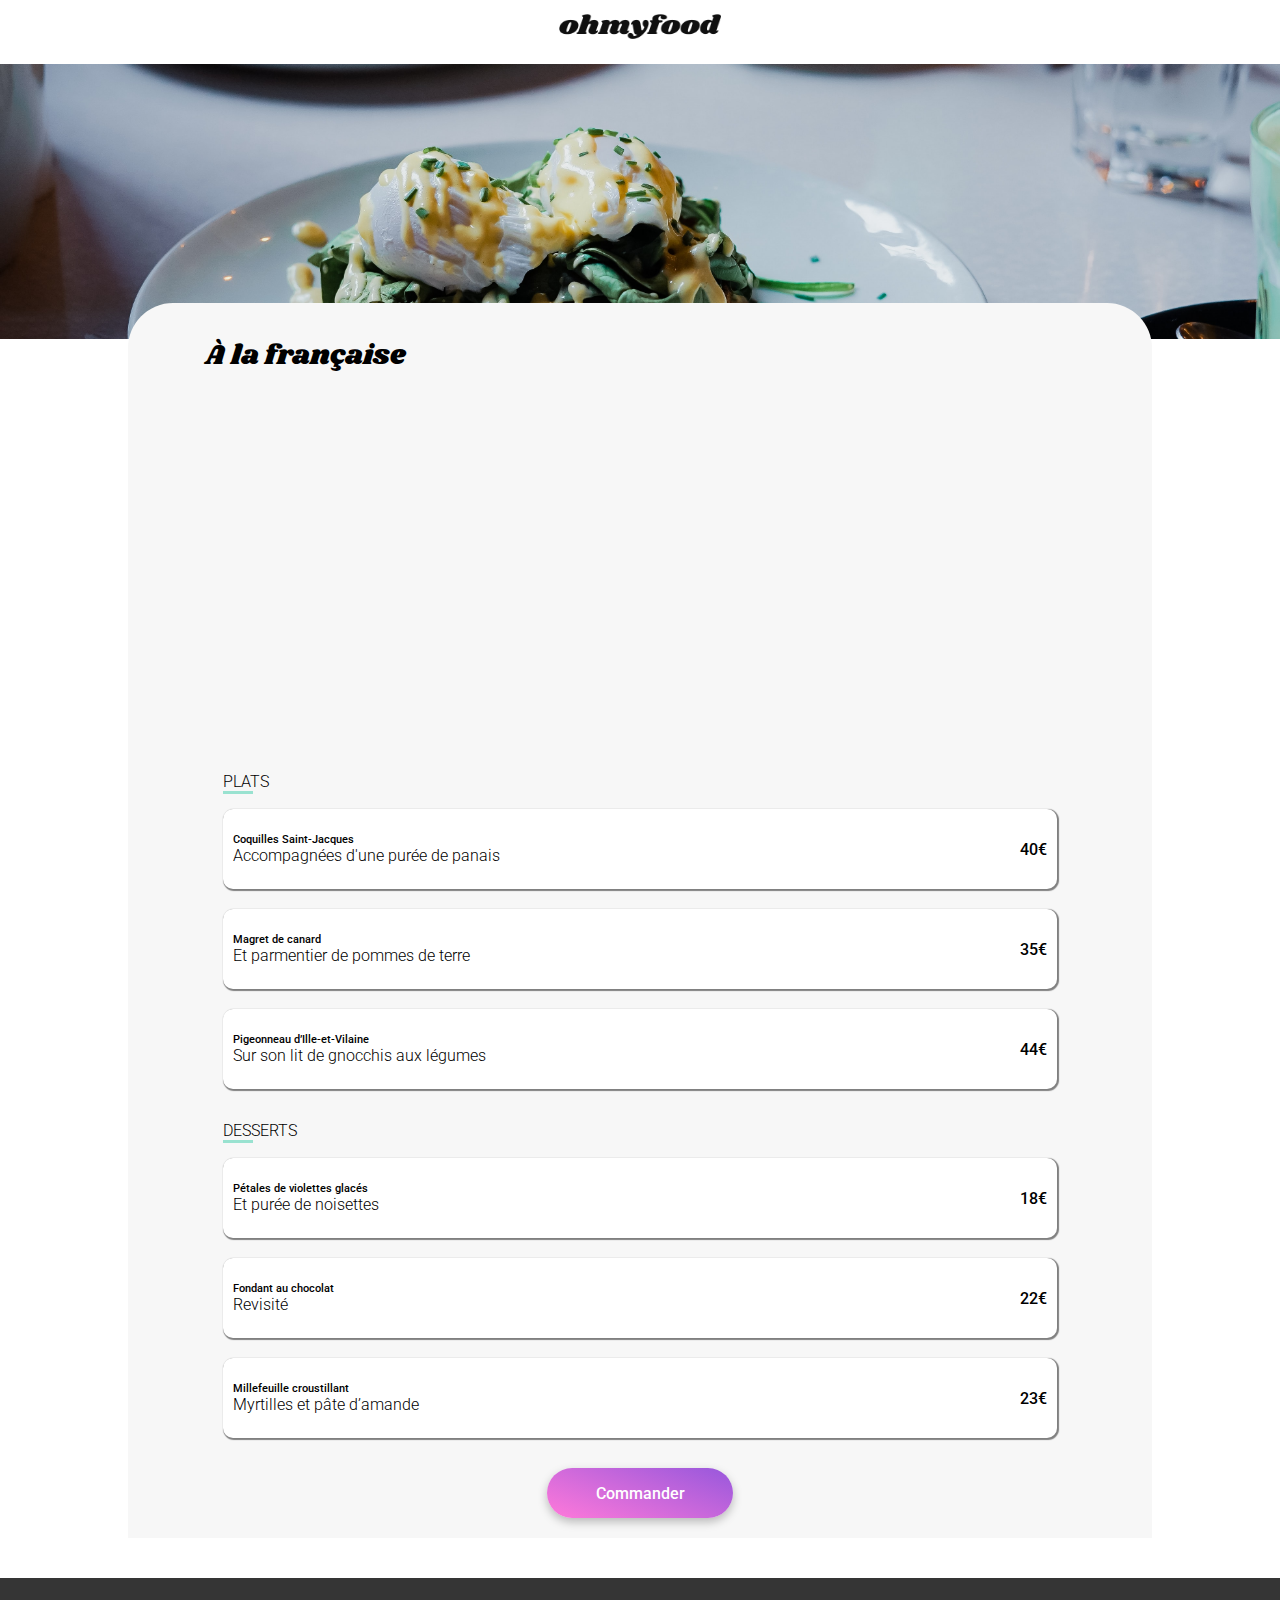
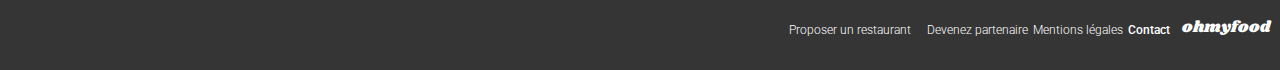
==== commit 89019fb9: "correction de validation w3c des pages" ====
--- a/restaurants/menu_a_la_francaise.html
+++ b/restaurants/menu_a_la_francaise.html
@@ -21,7 +21,6 @@
       <section class="logo">
          <nav class="navreturn">
             <a href="../index.html" class="buttonreturn"> <i class="fa-solid fa-arrow-left"></i> </a>
-
          </nav>
          <img class="img__logo" src="../assets/images/logo/ohmyfood.png" alt="Logo de ohmyfood">
       </section>
@@ -146,8 +145,8 @@
             <button class="btn__pageversion">Commander</button>
          </section>
 
+      </section>
    </main>
-
    <!-- footer_retroliens -->
    <footer>
       <h2>ohmyfood</h2>
@@ -164,11 +163,6 @@
          <p><a href="mailto:ohmyfood@gmail.com">Contact</a></p>
       </div>
    </footer>
-
-
 </body>
 
-
-</main>
-
 </html>--- a/assets/CSS/styles.css
+++ b/assets/CSS/styles.css
@@ -41,7 +41,10 @@
   font-weight: 200;
   font-size: 0.7em;
 }
-
+button {
+   border-width: 0px;
+
+   }
 /****** §§§§§§§§§§§§§§§§§§§§§§§§§§§§§§§§§§§§§§§§§§§§§§§§§§§|||| THE RECURENT ||||§§§§§§§§§§§§§§§§§§§§§§§§§§§§§§§§§§§§§§§§§§§§§§§§§§§§§§§§§§§§§ ***********/
 /****** form***********/
 
@@ -182,7 +185,7 @@
   display: inline-block;
   padding: 10px 20px;
   background: linear-gradient(200.64deg, #9356dc -4.4%, #ff79da);
-  border-radius: 25px;
+  border-radius: 30px;
   color: #fff;
   text-align: center;
   text-decoration: none;
